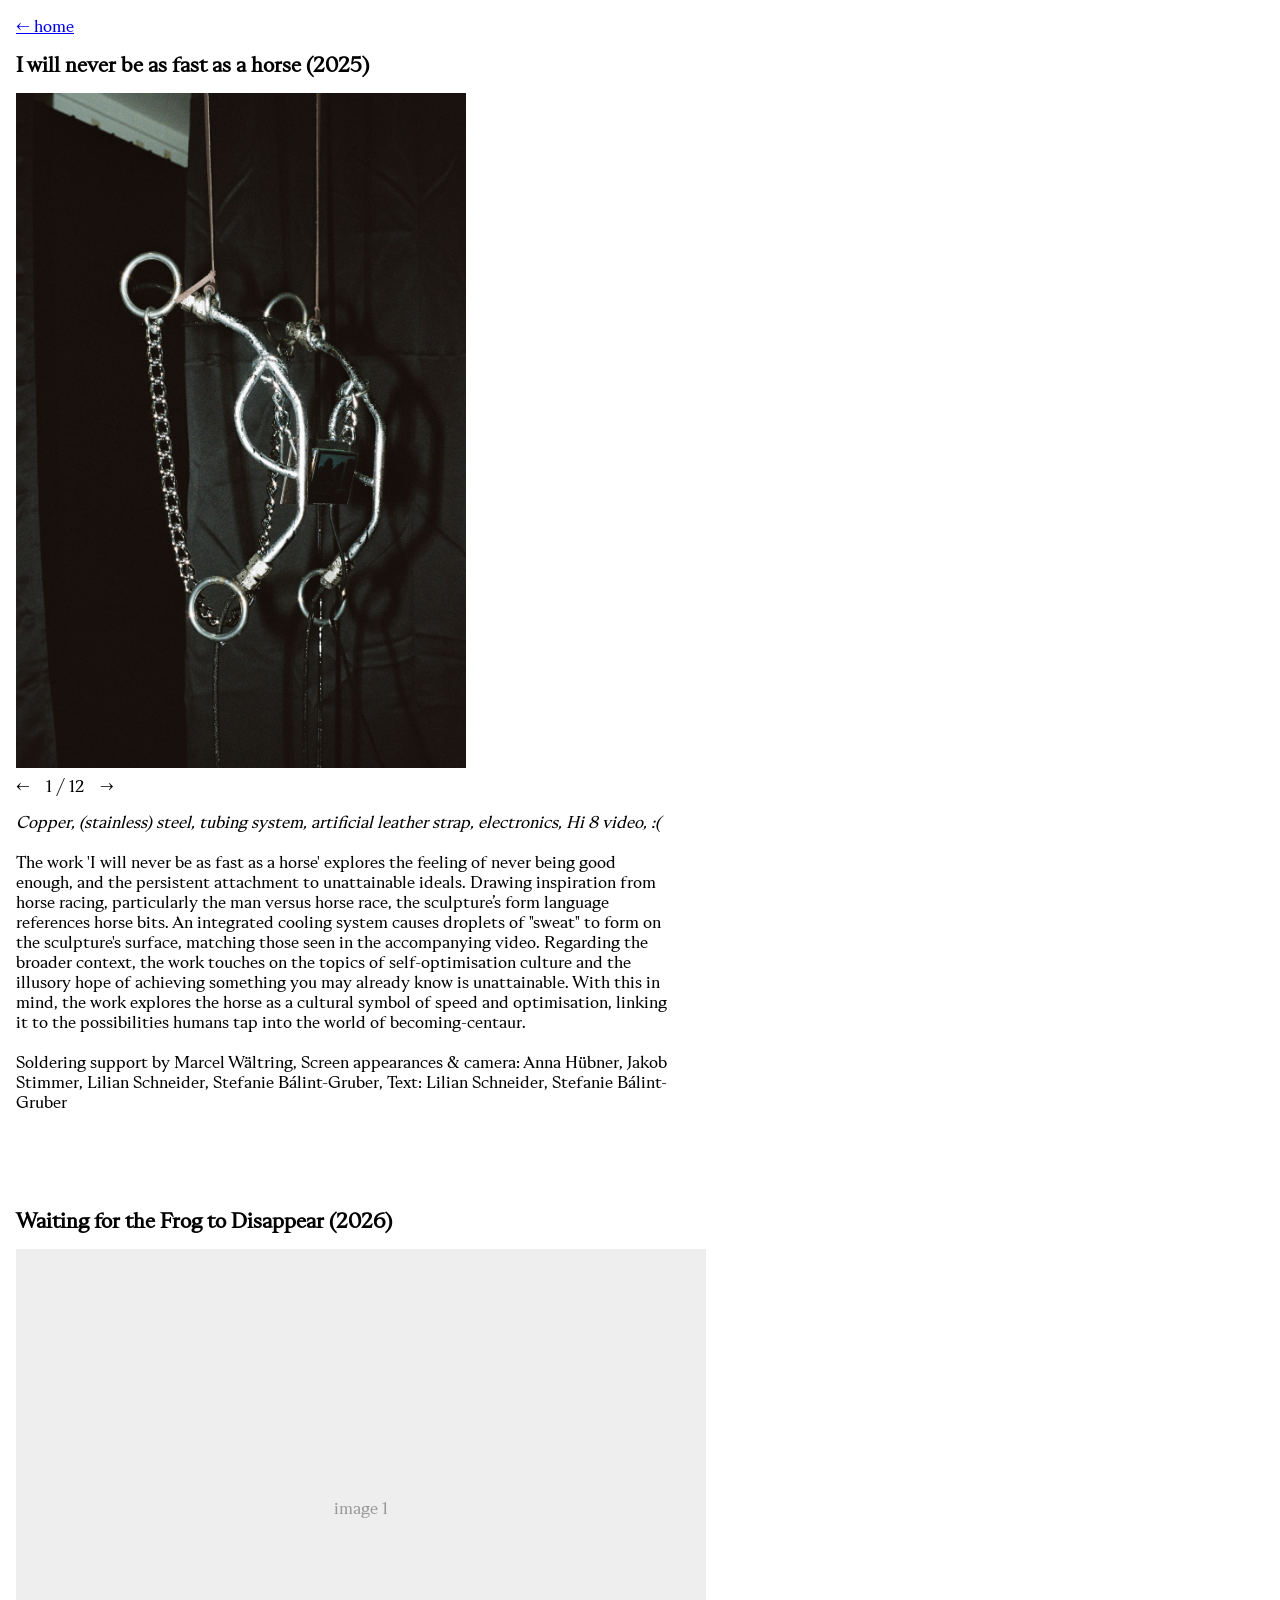
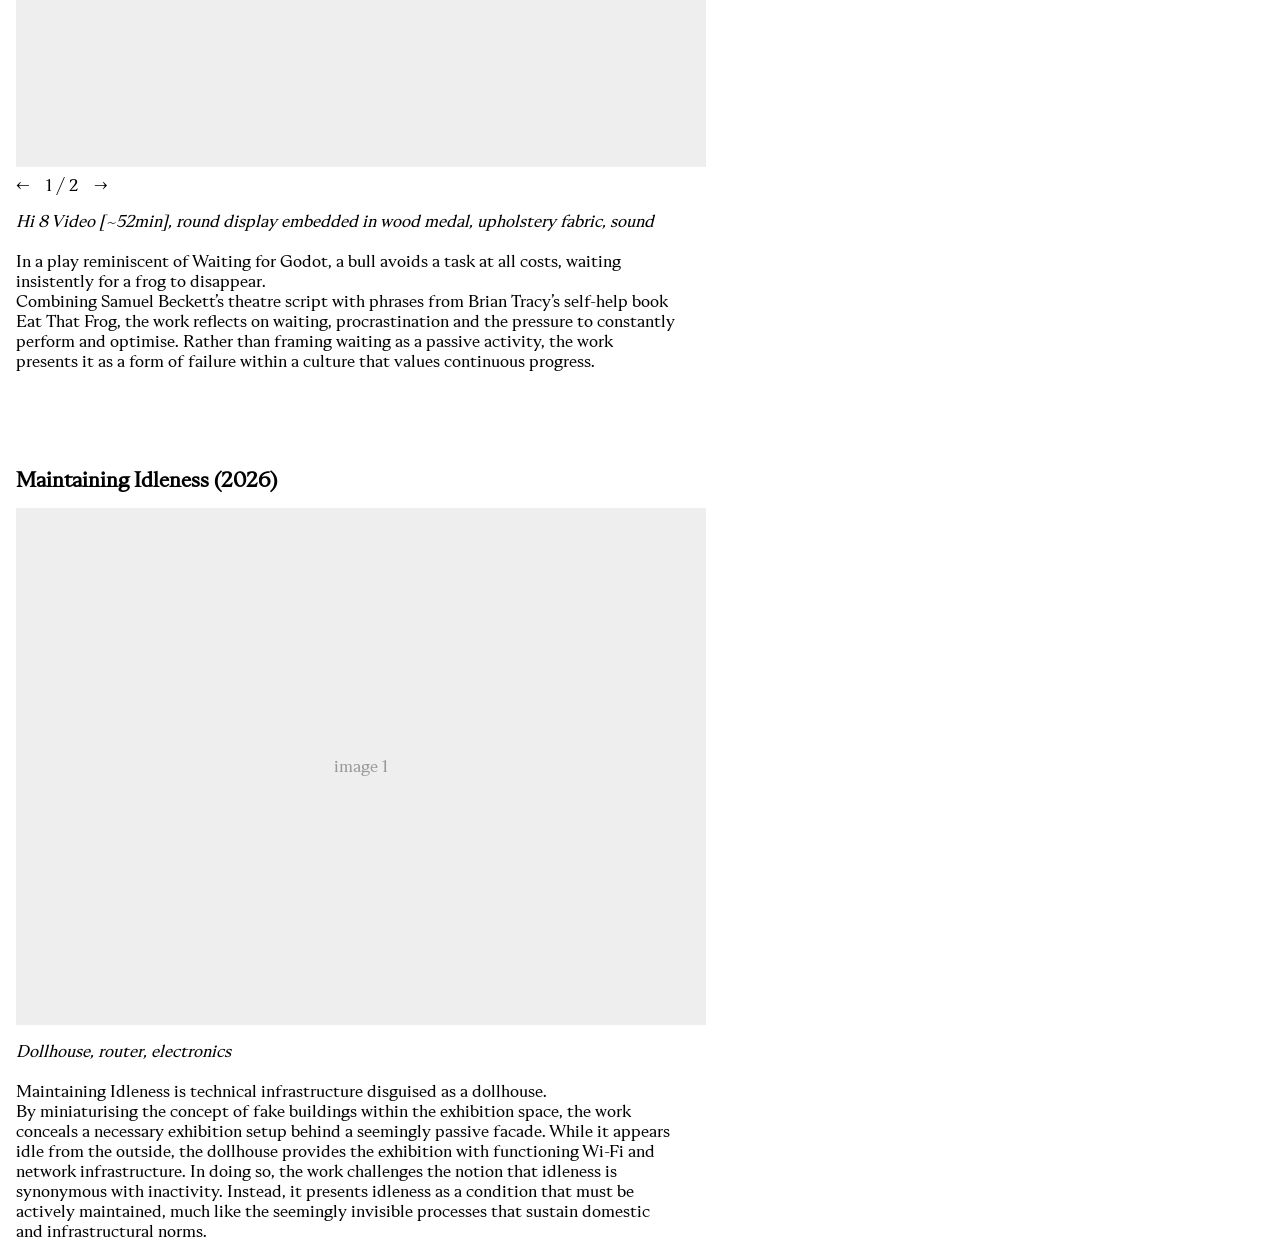
==== archive.html @ 64c58016 "Update carousel images for horse project" ====
<!DOCTYPE html>
<html lang="de">
<head>
  <meta charset="UTF-8" />
  <meta name="viewport" content="width=device-width, initial-scale=1.0" />
  <meta name="robots" content="noindex, nofollow" />
  <title>archive</title>
  <link rel="stylesheet" href="style.css" />
  <link rel="icon" type="image/png" href="star.png" />
  <script src="carousel.js" defer></script>
</head>
<body>

  <div class="page-content">
    <p><a href="index.html">← home</a></p>

    <article class="project">
      <h2>I will never be as fast as a horse (2025)</h2>

      <div class="carousel">
        <div class="slides">
          <img src="images/I_will_never_be_as_fast_as_a_horse/horse1.jpg" alt="I will never be as fast as a horse, view 1" loading="lazy" />
          <img src="images/I_will_never_be_as_fast_as_a_horse/horse2.jpg" alt="I will never be as fast as a horse, view 2" loading="lazy" />
          <img src="images/I_will_never_be_as_fast_as_a_horse/horse3.jpg" alt="I will never be as fast as a horse, view 3" loading="lazy" />
          <img src="images/I_will_never_be_as_fast_as_a_horse/horse4.jpg" alt="I will never be as fast as a horse, view 4" loading="lazy" />
          <img src="images/I_will_never_be_as_fast_as_a_horse/horse5.jpg" alt="I will never be as fast as a horse, view 5" loading="lazy" />
          <img src="images/I_will_never_be_as_fast_as_a_horse/horse6.png" alt="I will never be as fast as a horse, view 6" loading="lazy" />
          <img src="images/I_will_never_be_as_fast_as_a_horse/horse7.jpg" alt="I will never be as fast as a horse, view 7" loading="lazy" />
          <img src="images/I_will_never_be_as_fast_as_a_horse/horse8.jpg" alt="I will never be as fast as a horse, view 8" loading="lazy" />
          <img src="images/I_will_never_be_as_fast_as_a_horse/horse9.png" alt="I will never be as fast as a horse, view 9" loading="lazy" />
          <img src="images/I_will_never_be_as_fast_as_a_horse/horse10.jpg" alt="I will never be as fast as a horse, view 10" loading="lazy" />
          <img src="images/I_will_never_be_as_fast_as_a_horse/horse11.jpg" alt="I will never be as fast as a horse, view 11" loading="lazy" />
          <img src="images/I_will_never_be_as_fast_as_a_horse/horse12.jpg" alt="I will never be as fast as a horse, view 12" loading="lazy" />
          
          <!-- <video src="videos/project-1.mp4" controls playsinline preload="metadata"></video> -->
          
        </div>
        <div class="carousel-nav">
          <button class="prev" aria-label="previous">←</button>
          <span class="counter"></span>
          <button class="next" aria-label="next">→</button>
        </div>
      </div>

      <div class="text-block">
        <p>
          <em>Copper, (stainless) steel, tubing system, artificial leather strap, electronics, Hi 8 video, :(</em><br />
          <br />
          The work 'I will never be as fast as a horse' explores the feeling of never being good enough, and the persistent attachment to unattainable ideals. Drawing inspiration from horse racing, particularly the man versus horse race, the sculpture’s form language references horse bits. An integrated cooling system causes droplets of "sweat" to form on the sculpture's surface, matching those seen in the accompanying video.
          Regarding the broader context, the work touches on the topics of self-optimisation culture and the illusory hope of achieving something you may already know is unattainable. With this in mind, the work explores the horse as a cultural symbol of speed and optimisation, linking it to the possibilities humans tap into the world of becoming-centaur. <br />
          <br />
          Soldering support by Marcel Wältring, Screen appearances & camera: Anna Hübner, Jakob Stimmer, Lilian Schneider, Stefanie Bálint-Gruber, Text: Lilian Schneider, Stefanie Bálint-Gruber
        </p>
      </div>
    </article>
    
    <article class="project">
      <h2>Waiting for the Frog to Disappear (2026)</h2>

      <div class="carousel">
        <div class="slides">
          <div class="placeholder">image 1</div>
          <div class="placeholder">image 2</div>
        </div>
        <div class="carousel-nav">
          <button class="prev" aria-label="previous">←</button>
          <span class="counter"></span>
          <button class="next" aria-label="next">→</button>
        </div>
      </div>

      <div class="text-block">
        <p>
          <em>Hi 8 Video [~52min], round display embedded in wood medal, upholstery fabric, sound</em><br />
          <br />
          In a play reminiscent of Waiting for Godot, a bull avoids a task at all costs, waiting insistently for a frog to disappear.<br />
          Combining Samuel Beckett’s theatre script with phrases from Brian Tracy’s self-help book Eat That Frog, the work reflects on waiting, procrastination and the pressure to constantly perform and optimise.
          Rather than framing waiting as a passive activity, the work presents it as a form of failure within a culture that values continuous progress.
        </p>
      </div>
    </article>

    <article class="project">
      <h2>Maintaining Idleness (2026)</h2>

      <div class="carousel">
        <div class="slides">
          <div class="placeholder">image 1</div>
        </div>
        <div class="carousel-nav">
          <button class="prev" aria-label="previous">←</button>
          <span class="counter"></span>
          <button class="next" aria-label="next">→</button>
        </div>
      </div>

      <div class="text-block">
        <p>
          <em>Dollhouse, router, electronics</em><br />
          <br />
          Maintaining Idleness is technical infrastructure disguised as a dollhouse. <br />
          By miniaturising the concept of fake buildings within the exhibition space, the work conceals a necessary exhibition setup behind a seemingly passive facade.
          While it appears idle from the outside, the dollhouse provides the exhibition with functioning Wi-Fi and network infrastructure. In doing so, the work challenges the notion that idleness is synonymous with inactivity. Instead, it presents idleness as a condition that must be actively maintained, much like the seemingly invisible processes that sustain domestic and infrastructural norms.
        </p>
      </div>
    </article>

  </div>

</body>
</html>
---- style.css ----
@font-face {
  font-family: 'TWKGhost';
  src: url('./Web/TWKGhost-Regular.ttf') format('truetype');
  font-weight: normal;
  font-style: normal;
  font-display: swap;
}

html, body {
  height: 100%;
  margin: 0;
  padding: 0;
}

body {
  font-family: 'TWKGhost', 'Times New Roman', Times, serif;
  font-size: 16px;
}

.page-content {
  min-height: calc(100vh - 4rem);
  margin-left: 1rem;
  padding: 0;
}

h1, h2, h3, h4 {
  font-size: 20px;
  margin-bottom: 0;
  margin-left: 0;
  margin-top: 0.5rem;
}

.caption {
  font-size: 16px;
}

.text-button-wrap {
  display: flex;
  flex-direction: row;
  align-items: center;
  gap: 2rem;
  margin-bottom: 2rem;
}

.text-content {
  max-width: 55ch;
}

.button-content img {
  width: 150px;
  height: 47px;
}

.video-gallery video {
  max-width: 100%;
  height: auto;
  display: block;
  margin-bottom: 1rem;
}

.underline-link {
  text-decoration: underline;
  color: #0000EE;
}

.nav-list {
  list-style: none;
  padding: 0;
  margin-top: 1rem;
}

.nav-list li::before {
  content: "★";
  color: #000;
  margin-right: 0.5rem;
}

.nav-list a {
  text-decoration: none;
  color: inherit;
}

.nav-list a:hover {
  text-decoration: underline;
}

.text-block {
  max-width: 60ch;
  margin-top: 1rem;
}

.imprint {
  padding: 1rem;
  margin-top: 4rem;
  font-size: 16px;
  text-align: left;
}

.imprint a {
  color: inherit;
  text-decoration: none;
}

.imprint a:hover {
  text-decoration: underline;
}

/* Layout Text & Bild */
.about-layout {
  display: flex;
  flex-wrap: wrap;
  gap: 3rem;
  align-items: flex-start;
  margin-top: 1.5rem;
}

.about-layout .text-content {
  flex: 1 1 40%;
  max-width: 55ch;
}

.about-layout .image-content {
  flex: 1 1 55%;
  max-width: 100%;
}

.about-layout .image-content img,
.about-layout .image-content video {
  display: block;
  width: 100%;
  height: auto;
  max-width: 100%;
}

/* Querformat & Hochformat */
.about-layout .image-content img.landscape,
.about-layout .image-content video.landscape,
.about-layout .image-content img.portrait,
.about-layout .image-content video.portrait {
  max-width: 690px;
}

/* Kleines Portraitbild */
.about-layout .image-content img.portrait.small-image {
  max-width: 12.5%;
}

/* Responsive Layout */
@media (max-width: 768px) {
  .text-button-wrap {
    flex-direction: column;
    align-items: flex-start;
  }

  .text-content,
  .about-layout .text-content,
  .about-layout .image-content {
    max-width: 100%;
    flex: 1 1 100%;
  }
}

/* Große Bildschirme/Beamer */
@media (min-width: 1200px) {
  .about-layout .text-content {
    flex: 1 1 40%;
    max-width: 50ch;
  }

  .about-layout .image-content {
    flex: 1 1 55%;
    max-width: 100%;
  }

  .about-layout .image-content img,
  .about-layout .image-content video {
    width: 100%;
  }
}

/* the blank space between projects */
.project {
  margin-bottom: 6rem;
}

.project h2 {
  margin-bottom: 1rem;
}

.carousel {
  max-width: 690px;
  margin-right: 1rem;
}

.slides img,
.slides video {
  display: block;
  max-width: 100%;
  /* tall portrait images still fit the screen */
  max-height: 75vh;
  width: auto;
  height: auto;
}

/* grey stand-in boxes */
.slides .placeholder {
  width: 100%;
  aspect-ratio: 4 / 3;
  background: #eee;
  color: #999;
  display: flex;
  align-items: center;
  justify-content: center;
}

.slides > [hidden],
.carousel-nav[hidden] {
  display: none !important;
}

.carousel-nav {
  display: flex;
  align-items: center;
  gap: 1rem;
  margin-top: 0.5rem;
}

.carousel-nav button {
  background: none;
  border: none;
  padding: 0;
  font: inherit;
  color: inherit;
  cursor: pointer;
}

.carousel-nav button:hover {
  text-decoration: underline;
}
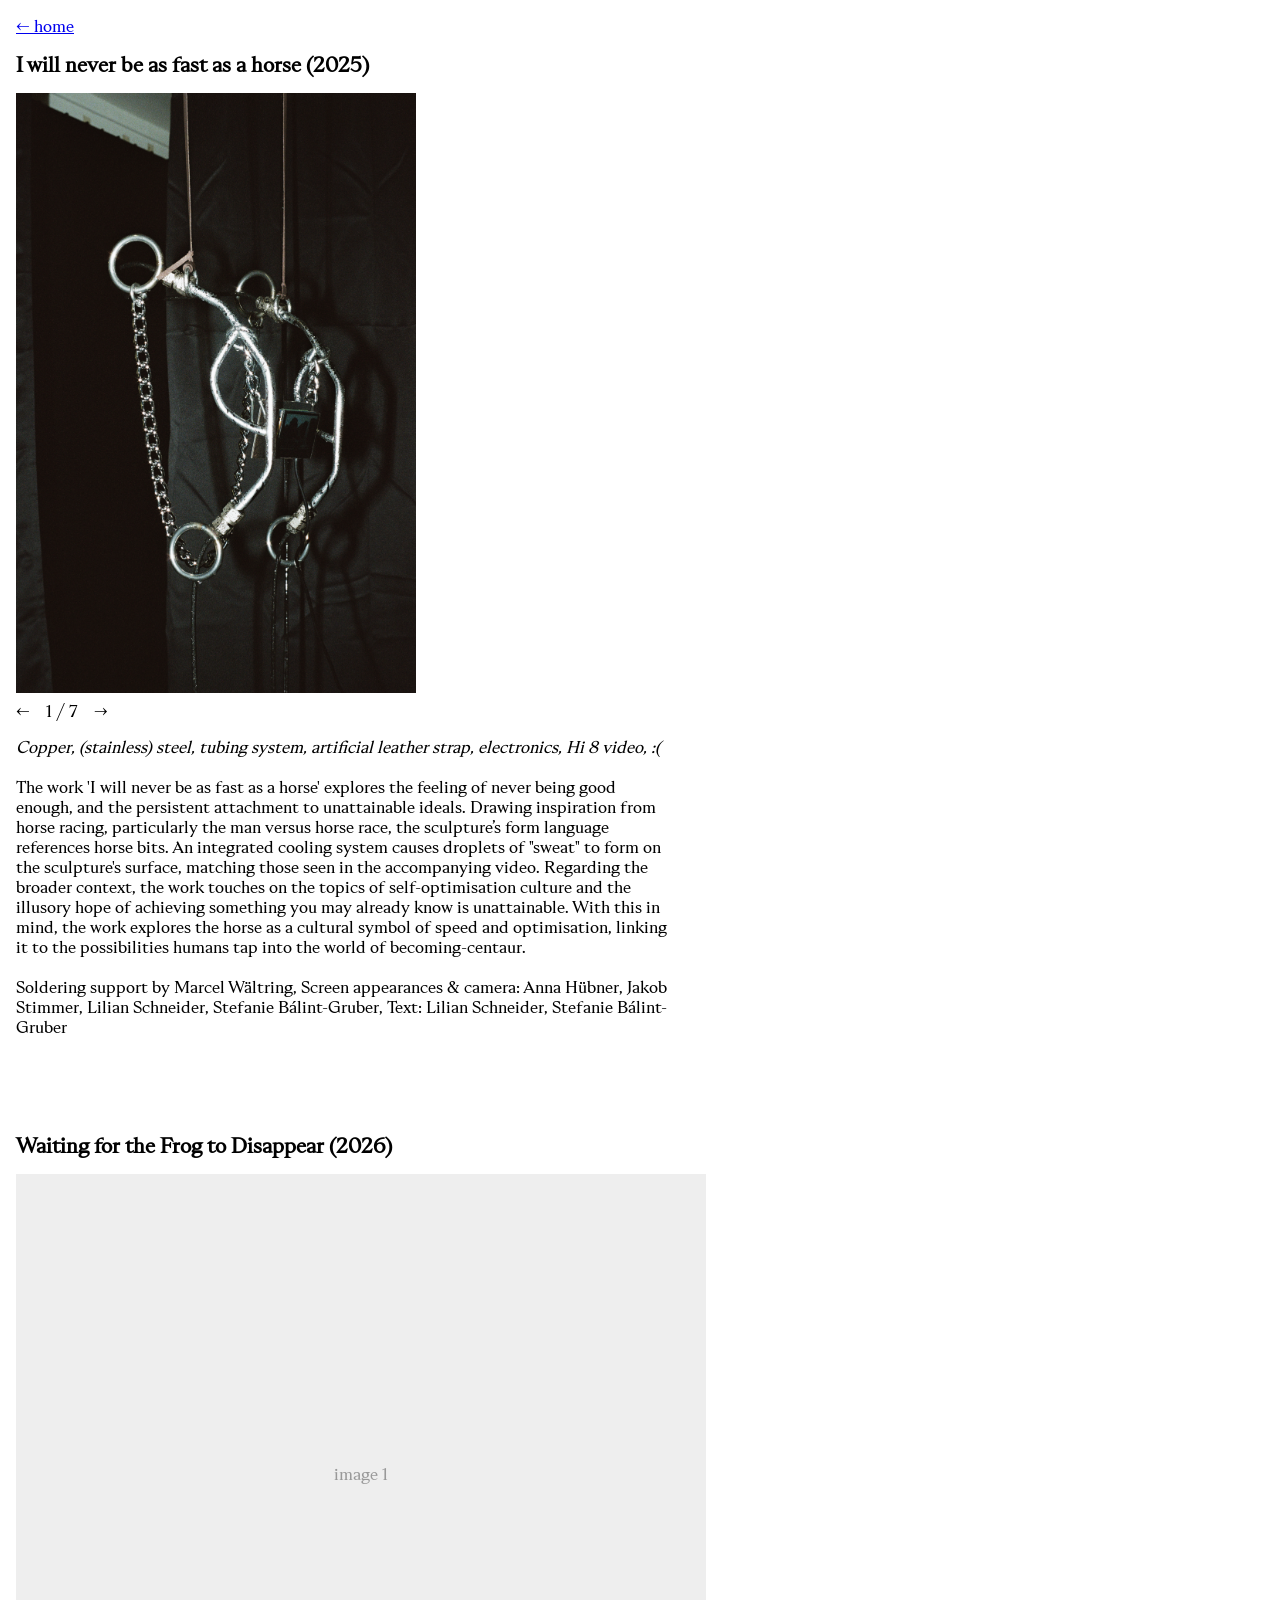
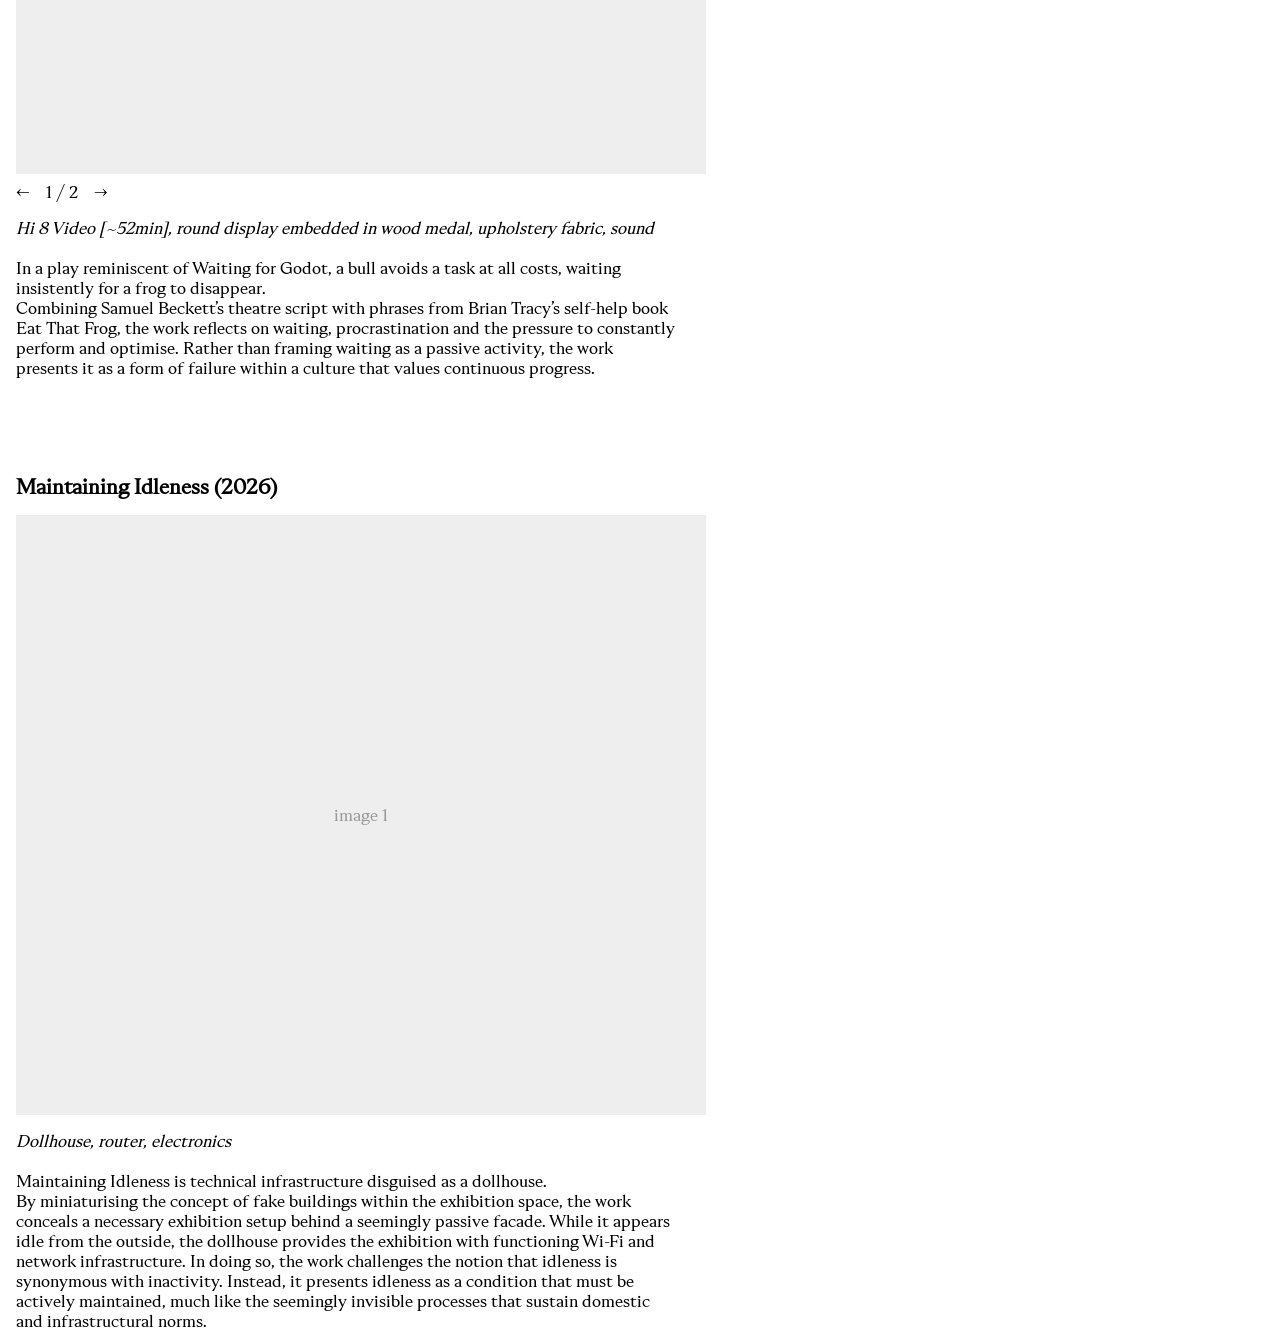
==== commit 051d8861: "Update horse images in archive.html Removed multiple horse images and added a video still." ====
--- a/archive.html
+++ b/archive.html
@@ -23,12 +23,7 @@
           <img src="images/I_will_never_be_as_fast_as_a_horse/horse2.jpg" alt="I will never be as fast as a horse, view 2" loading="lazy" />
           <img src="images/I_will_never_be_as_fast_as_a_horse/horse3.jpg" alt="I will never be as fast as a horse, view 3" loading="lazy" />
           <img src="images/I_will_never_be_as_fast_as_a_horse/horse4.jpg" alt="I will never be as fast as a horse, view 4" loading="lazy" />
-          <img src="images/I_will_never_be_as_fast_as_a_horse/horse5.jpg" alt="I will never be as fast as a horse, view 5" loading="lazy" />
-          <img src="images/I_will_never_be_as_fast_as_a_horse/horse6.png" alt="I will never be as fast as a horse, view 6" loading="lazy" />
-          <img src="images/I_will_never_be_as_fast_as_a_horse/horse7.jpg" alt="I will never be as fast as a horse, view 7" loading="lazy" />
-          <img src="images/I_will_never_be_as_fast_as_a_horse/horse8.jpg" alt="I will never be as fast as a horse, view 8" loading="lazy" />
-          <img src="images/I_will_never_be_as_fast_as_a_horse/horse9.png" alt="I will never be as fast as a horse, view 9" loading="lazy" />
-          <img src="images/I_will_never_be_as_fast_as_a_horse/horse10.jpg" alt="I will never be as fast as a horse, view 10" loading="lazy" />
+          <img src="images/I_will_never_be_as_fast_as_a_horse/horsevideostills.jpg" alt="I will never be as fast as a horse, view 5" loading="lazy" />
           <img src="images/I_will_never_be_as_fast_as_a_horse/horse11.jpg" alt="I will never be as fast as a horse, view 11" loading="lazy" />
           <img src="images/I_will_never_be_as_fast_as_a_horse/horse12.jpg" alt="I will never be as fast as a horse, view 12" loading="lazy" />
           
--- a/style.css
+++ b/style.css
@@ -178,6 +178,10 @@
   }
 }
 
+/* ===========================================
+   PROJECT LIST + SLIDESHOW
+   =========================================== */
+
 /* the blank space between projects */
 .project {
   margin-bottom: 6rem;
@@ -192,20 +196,27 @@
   margin-right: 1rem;
 }
 
+/* Fixed height for every slideshow, so the text never jumps.
+   Change 70vh / 600px to make it taller or shorter. */
+.slides {
+  height: 70vh;
+  max-height: 600px;
+}
+
 .slides img,
 .slides video {
   display: block;
-  max-width: 100%;
-  /* tall portrait images still fit the screen */
-  max-height: 75vh;
+  height: 100%;
   width: auto;
-  height: auto;
-}
-
-/* grey stand-in boxes */
+  max-width: 100%;
+  object-fit: contain;          /* whole image visible, never cropped */
+  object-position: left top;    /* sits at the top left of the box */
+}
+
+/* grey stand-in boxes, delete once real images are in */
 .slides .placeholder {
   width: 100%;
-  aspect-ratio: 4 / 3;
+  height: 100%;
   background: #eee;
   color: #999;
   display: flex;
@@ -237,3 +248,10 @@
 .carousel-nav button:hover {
   text-decoration: underline;
 }
+
+/* smaller slideshow on phones */
+@media (max-width: 768px) {
+  .slides {
+    height: 50vh;
+  }
+}
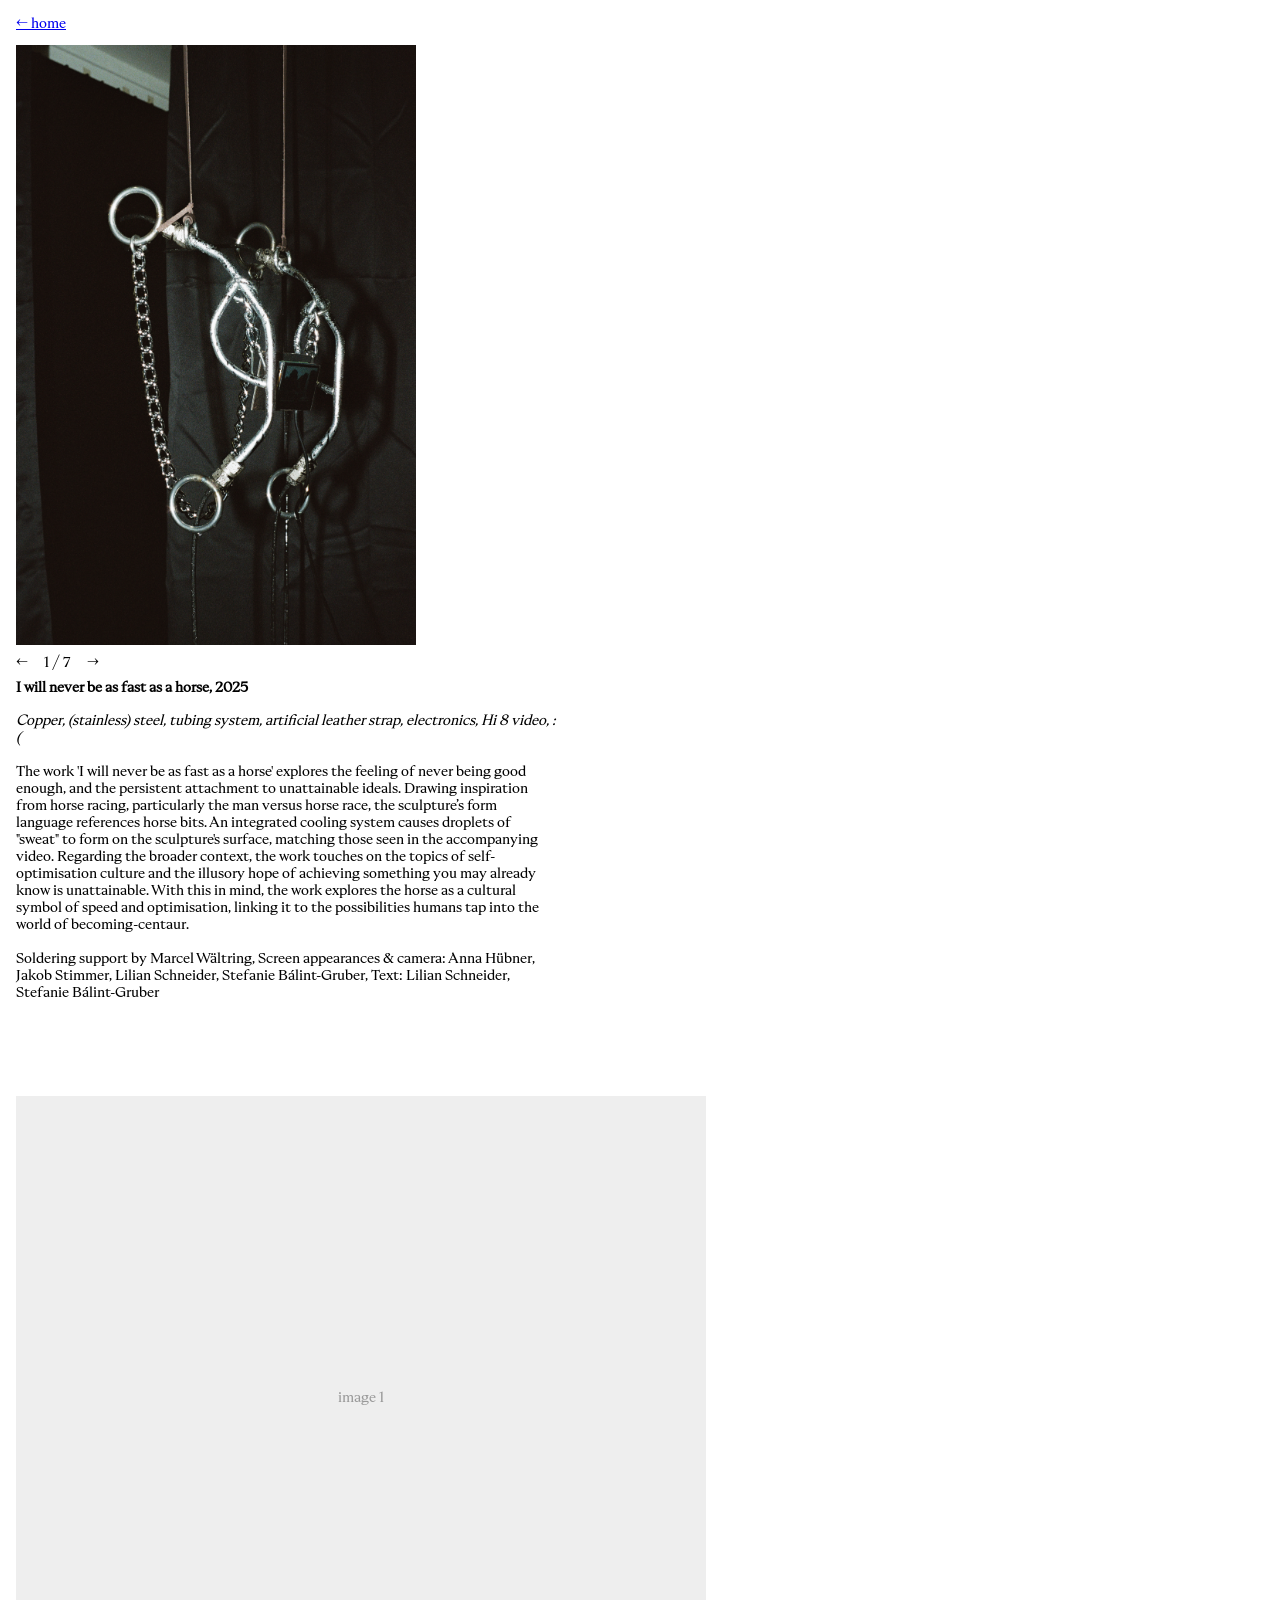
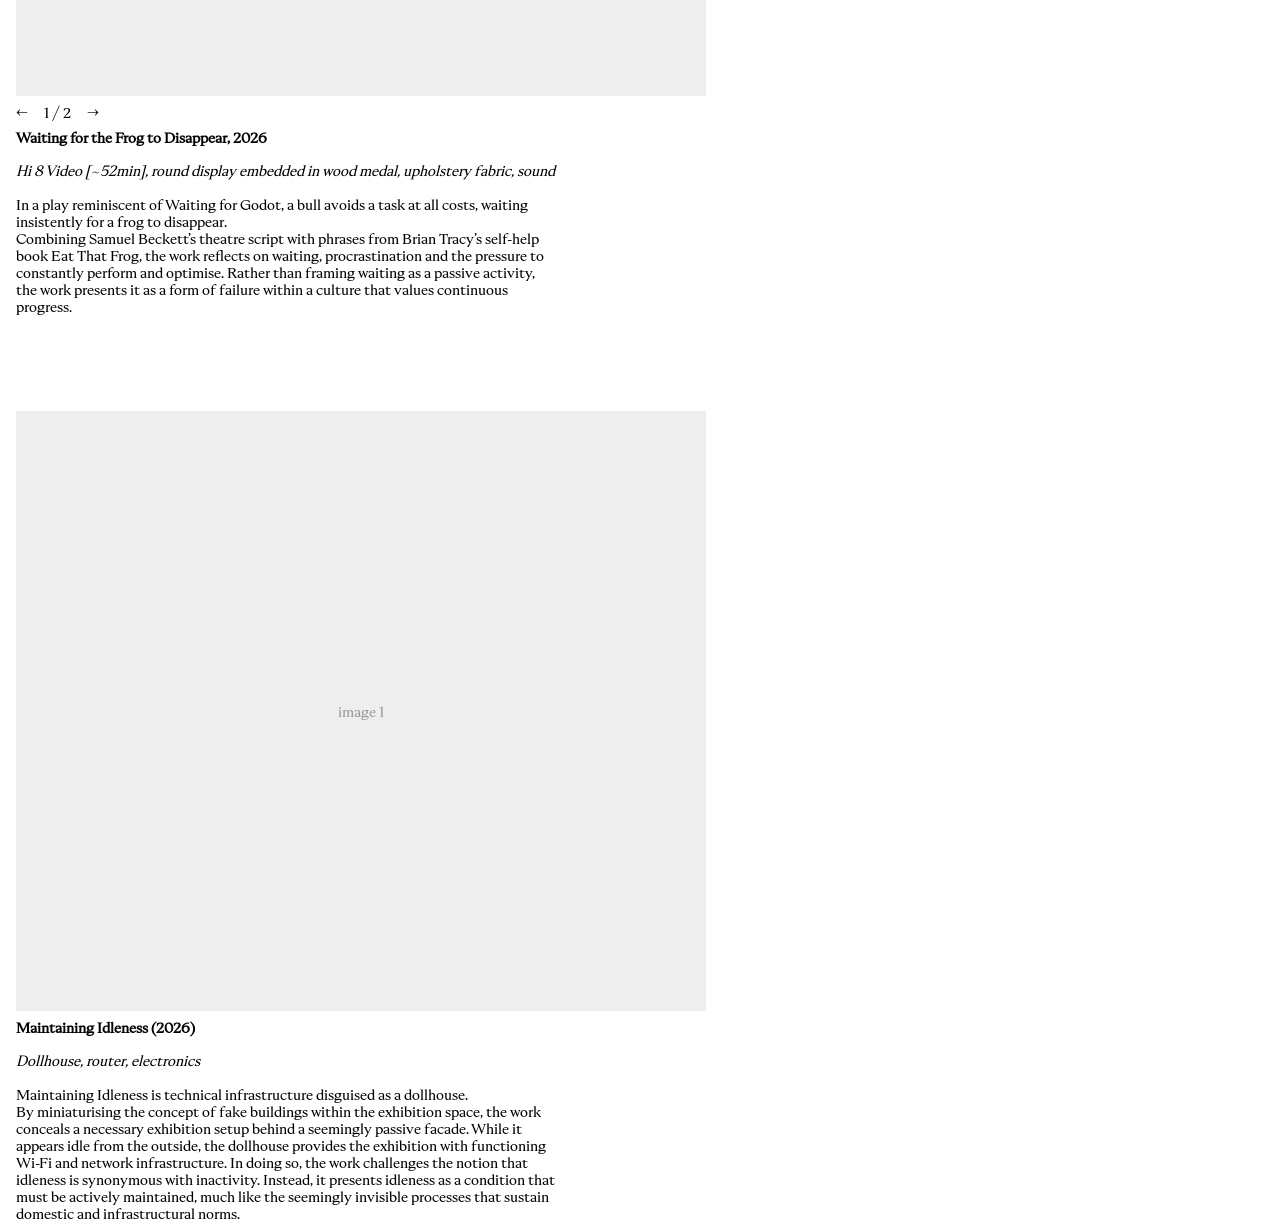
==== commit dd0b7d86: "Update project titles in archive.html" ====
--- a/archive.html
+++ b/archive.html
@@ -15,7 +15,6 @@
     <p><a href="index.html">← home</a></p>
 
     <article class="project">
-      <h2>I will never be as fast as a horse (2025)</h2>
 
       <div class="carousel">
         <div class="slides">
@@ -37,6 +36,8 @@
         </div>
       </div>
 
+      <h2>I will never be as fast as a horse, 2025</h2>
+
       <div class="text-block">
         <p>
           <em>Copper, (stainless) steel, tubing system, artificial leather strap, electronics, Hi 8 video, :(</em><br />
@@ -50,7 +51,6 @@
     </article>
     
     <article class="project">
-      <h2>Waiting for the Frog to Disappear (2026)</h2>
 
       <div class="carousel">
         <div class="slides">
@@ -63,6 +63,8 @@
           <button class="next" aria-label="next">→</button>
         </div>
       </div>
+      
+      <h2>Waiting for the Frog to Disappear, 2026</h2>
 
       <div class="text-block">
         <p>
@@ -76,7 +78,6 @@
     </article>
 
     <article class="project">
-      <h2>Maintaining Idleness (2026)</h2>
 
       <div class="carousel">
         <div class="slides">
@@ -89,6 +90,8 @@
         </div>
       </div>
 
+      <h2>Maintaining Idleness (2026)</h2>
+      
       <div class="text-block">
         <p>
           <em>Dollhouse, router, electronics</em><br />
--- a/style.css
+++ b/style.css
@@ -14,7 +14,7 @@
 
 body {
   font-family: 'TWKGhost', 'Times New Roman', Times, serif;
-  font-size: 16px;
+  font-size: 14px;
 }
 
 .page-content {
@@ -24,14 +24,14 @@
 }
 
 h1, h2, h3, h4 {
-  font-size: 20px;
+  font-size: 14px;
   margin-bottom: 0;
   margin-left: 0;
   margin-top: 0.5rem;
 }
 
 .caption {
-  font-size: 16px;
+  font-size: 14px;
 }
 
 .text-button-wrap {
@@ -92,7 +92,7 @@
 .imprint {
   padding: 1rem;
   margin-top: 4rem;
-  font-size: 16px;
+  font-size: 14px;
   text-align: left;
 }
 
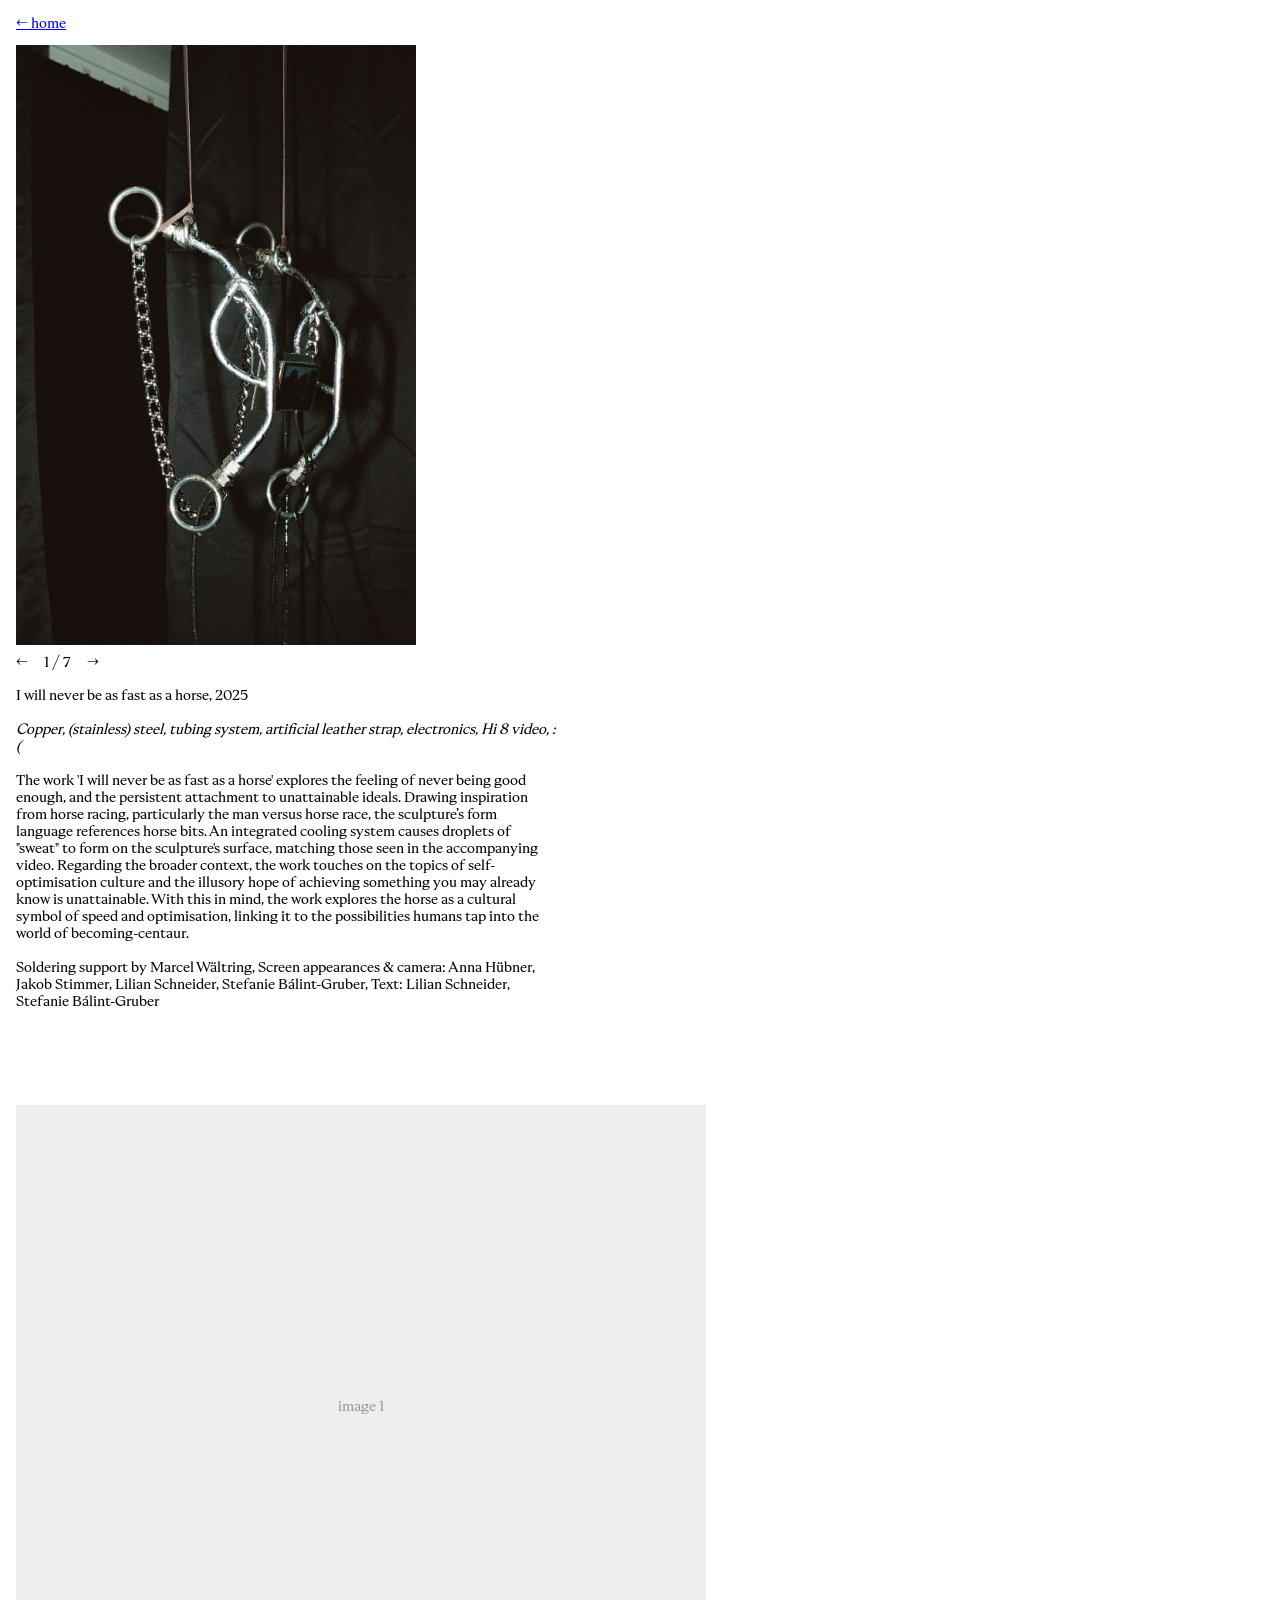
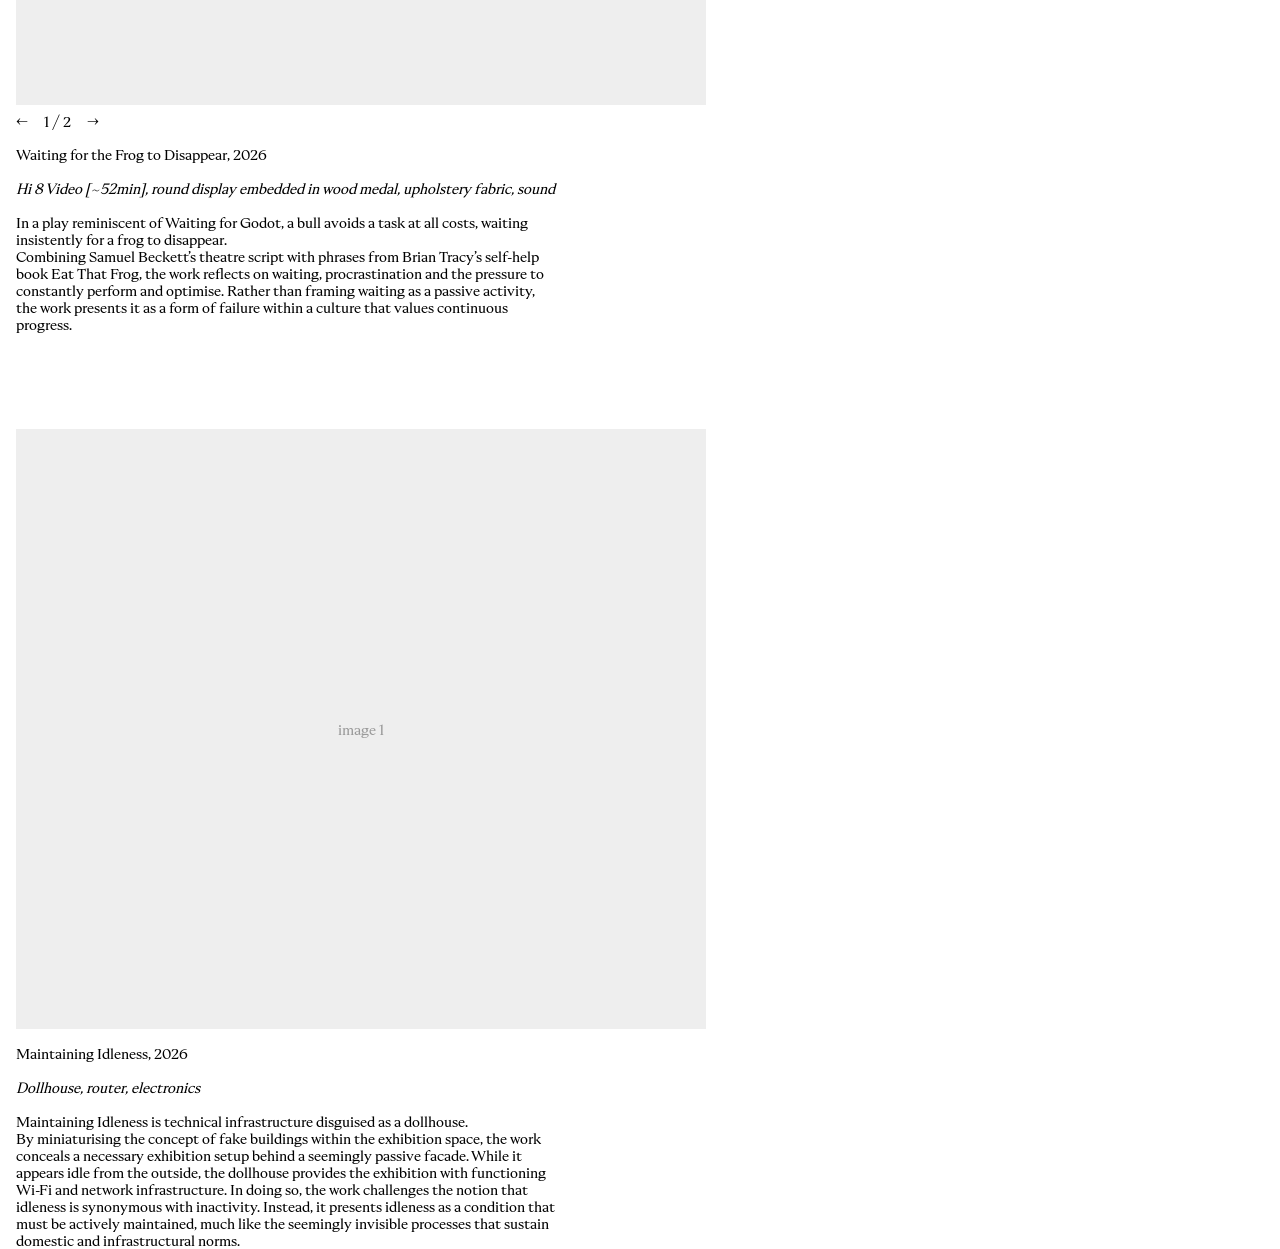
==== commit 3ba54072: "Update text content in archive.html" ====
--- a/archive.html
+++ b/archive.html
@@ -36,10 +36,10 @@
         </div>
       </div>
 
-      <h2>I will never be as fast as a horse, 2025</h2>
-
       <div class="text-block">
         <p>
+          I will never be as fast as a horse, 2025<br />
+          <br />
           <em>Copper, (stainless) steel, tubing system, artificial leather strap, electronics, Hi 8 video, :(</em><br />
           <br />
           The work 'I will never be as fast as a horse' explores the feeling of never being good enough, and the persistent attachment to unattainable ideals. Drawing inspiration from horse racing, particularly the man versus horse race, the sculpture’s form language references horse bits. An integrated cooling system causes droplets of "sweat" to form on the sculpture's surface, matching those seen in the accompanying video.
@@ -64,10 +64,10 @@
         </div>
       </div>
       
-      <h2>Waiting for the Frog to Disappear, 2026</h2>
-
       <div class="text-block">
         <p>
+          Waiting for the Frog to Disappear, 2026<br />
+          <br />
           <em>Hi 8 Video [~52min], round display embedded in wood medal, upholstery fabric, sound</em><br />
           <br />
           In a play reminiscent of Waiting for Godot, a bull avoids a task at all costs, waiting insistently for a frog to disappear.<br />
@@ -89,11 +89,11 @@
           <button class="next" aria-label="next">→</button>
         </div>
       </div>
-
-      <h2>Maintaining Idleness (2026)</h2>
       
       <div class="text-block">
         <p>
+          Maintaining Idleness, 2026<br />
+          <br />
           <em>Dollhouse, router, electronics</em><br />
           <br />
           Maintaining Idleness is technical infrastructure disguised as a dollhouse. <br />
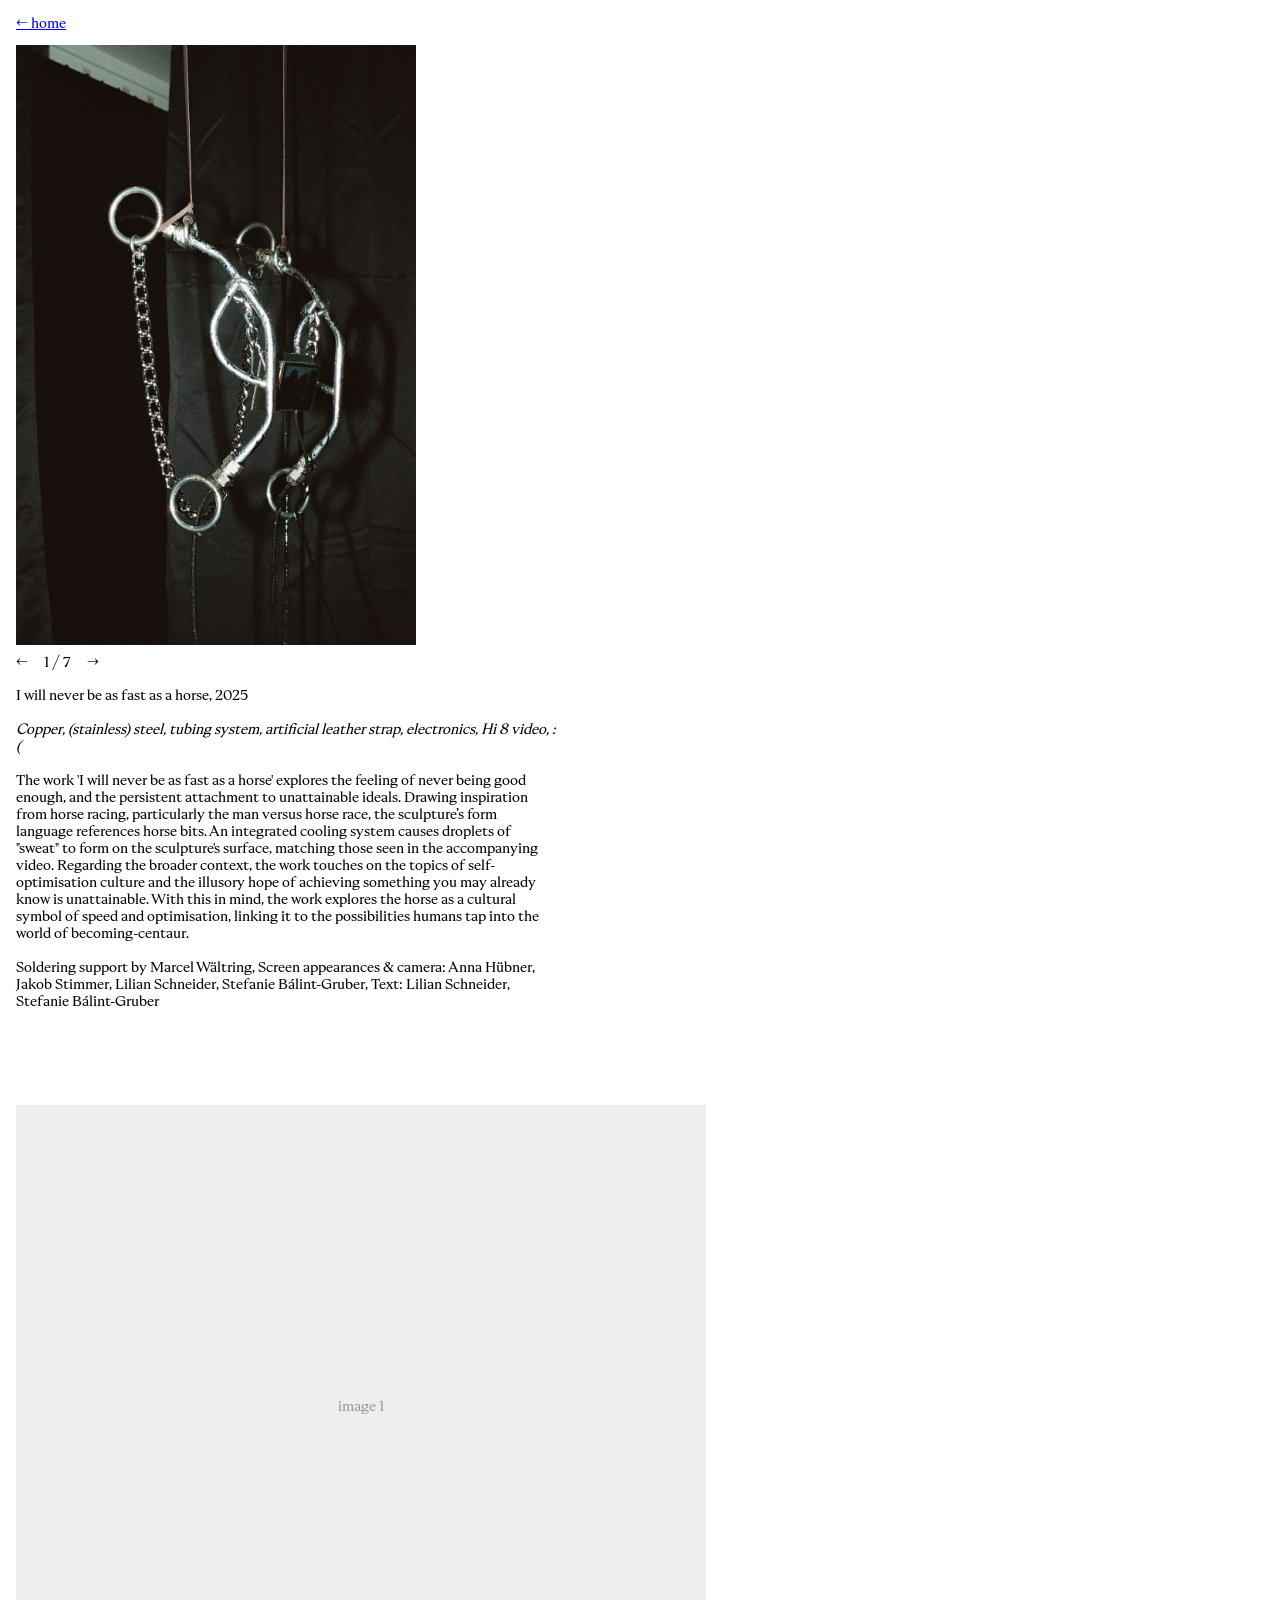
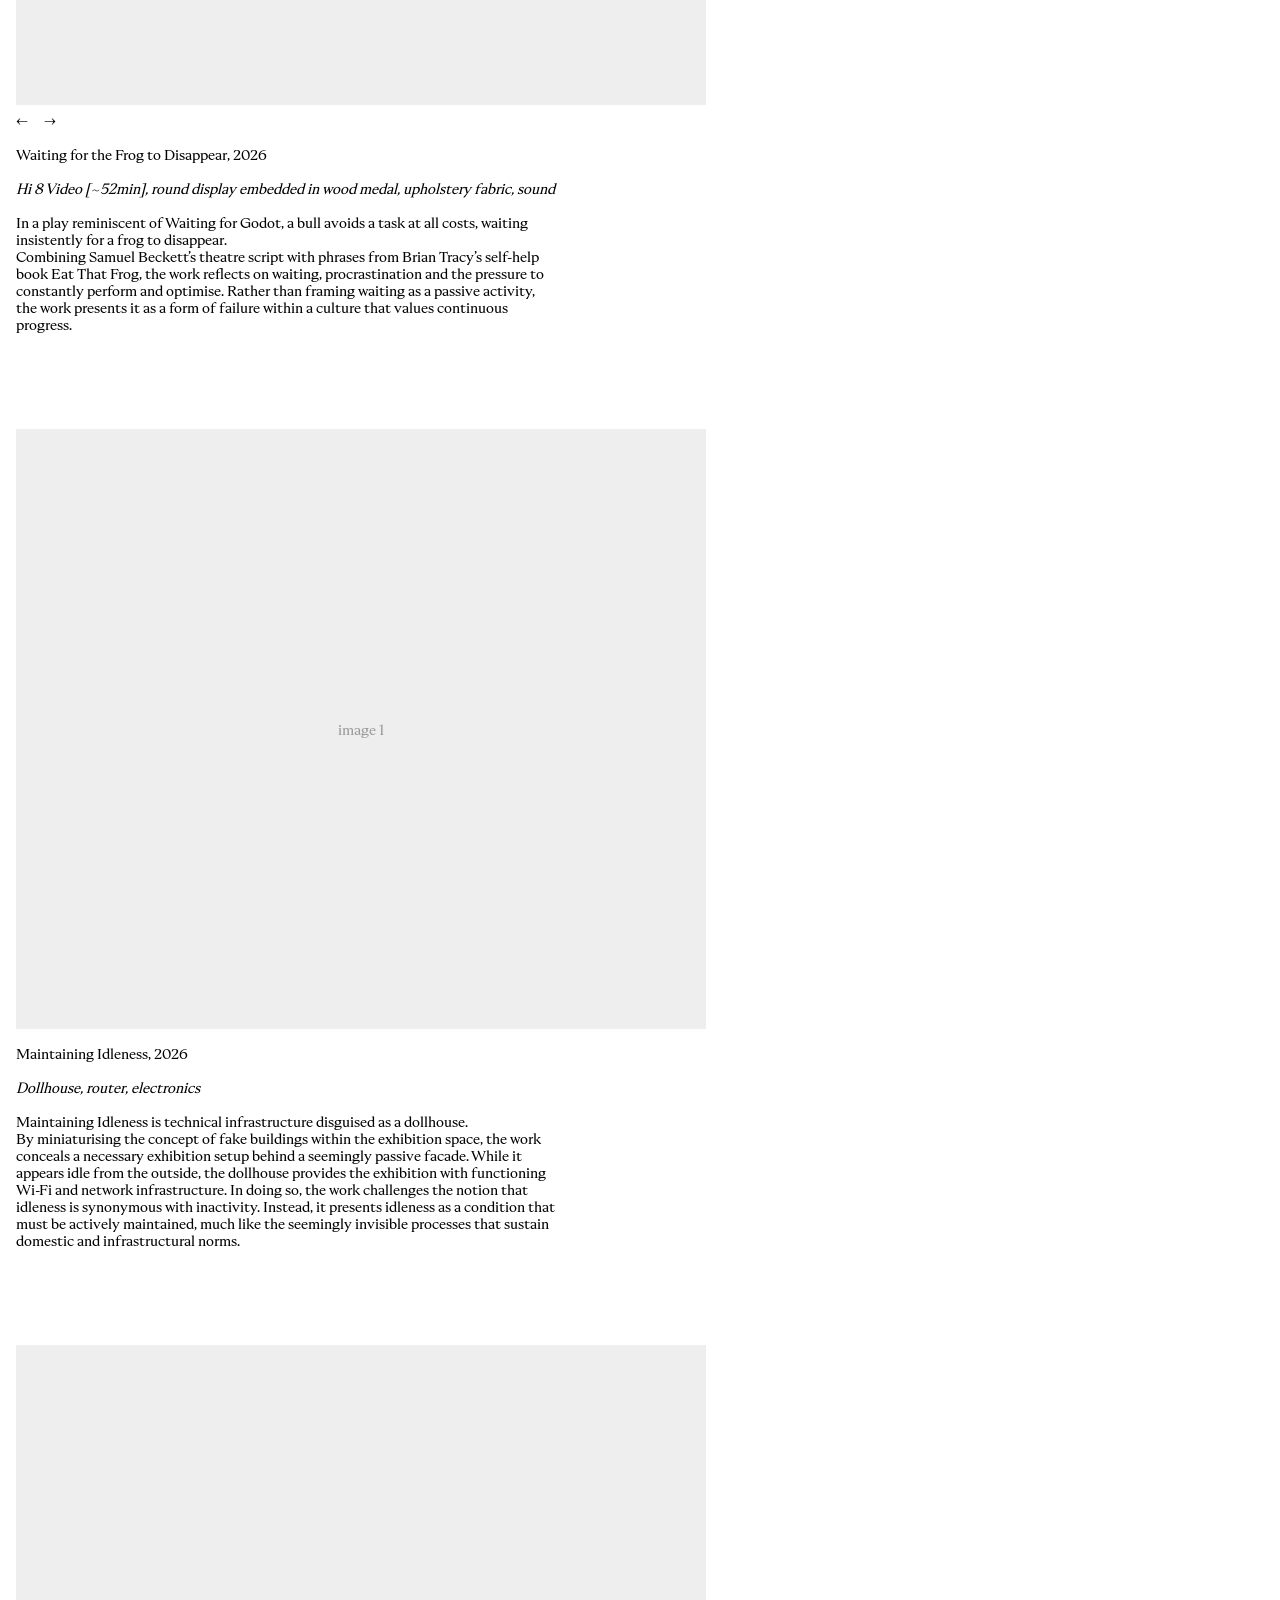
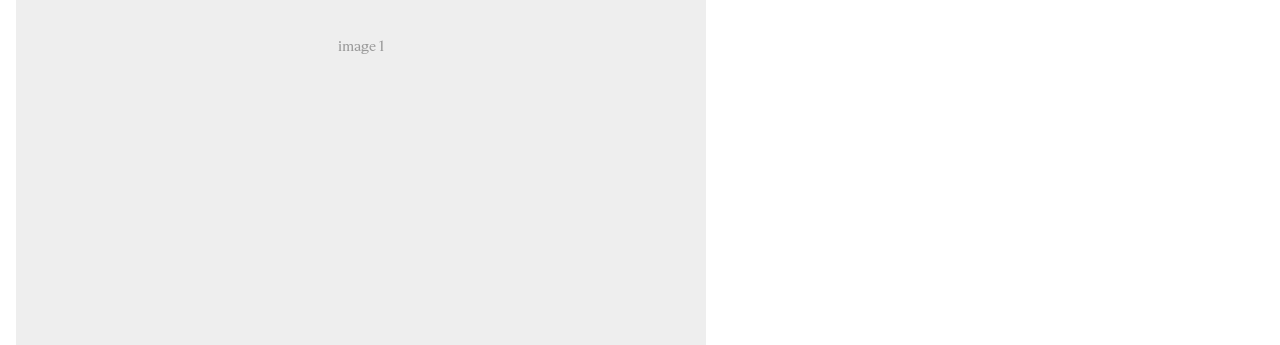
==== commit 5f2c778f: "Update carousel navigation and add new project section Removed counter span from carousel navigation" ====
--- a/archive.html
+++ b/archive.html
@@ -59,7 +59,7 @@
         </div>
         <div class="carousel-nav">
           <button class="prev" aria-label="previous">←</button>
-          <span class="counter"></span>
+          <!--<span class="counter"></span>--> 
           <button class="next" aria-label="next">→</button>
         </div>
       </div>
@@ -85,7 +85,7 @@
         </div>
         <div class="carousel-nav">
           <button class="prev" aria-label="previous">←</button>
-          <span class="counter"></span>
+          <!--<span class="counter"></span>--> 
           <button class="next" aria-label="next">→</button>
         </div>
       </div>
@@ -103,6 +103,19 @@
       </div>
     </article>
 
+    <article class="project">
+
+      <div class="carousel">
+        <div class="slides">
+          <div class="placeholder">image 1</div>
+        </div>
+        <div class="carousel-nav">
+          <button class="prev" aria-label="previous">←</button>
+          <!--<span class="counter"></span>--> 
+          <button class="next" aria-label="next">→</button>
+        </div>
+      </div>
+
   </div>
 
 </body>
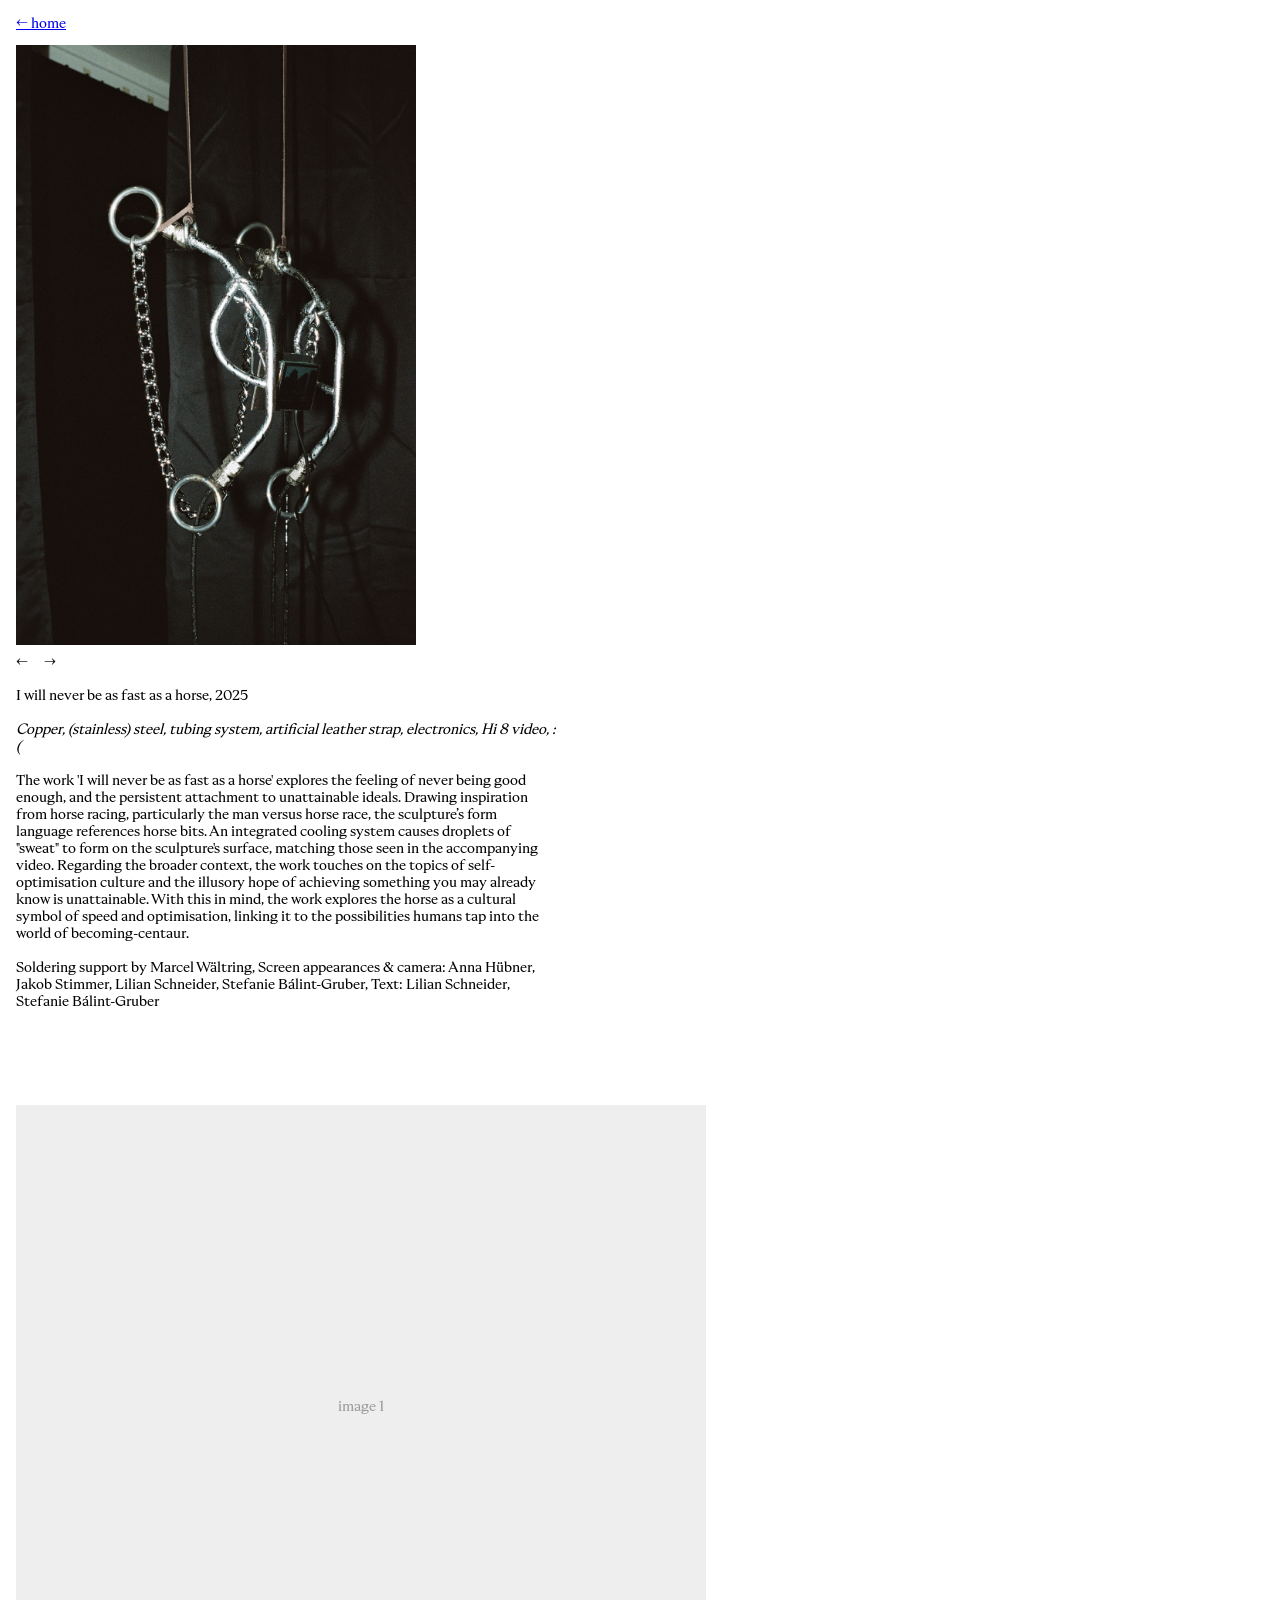
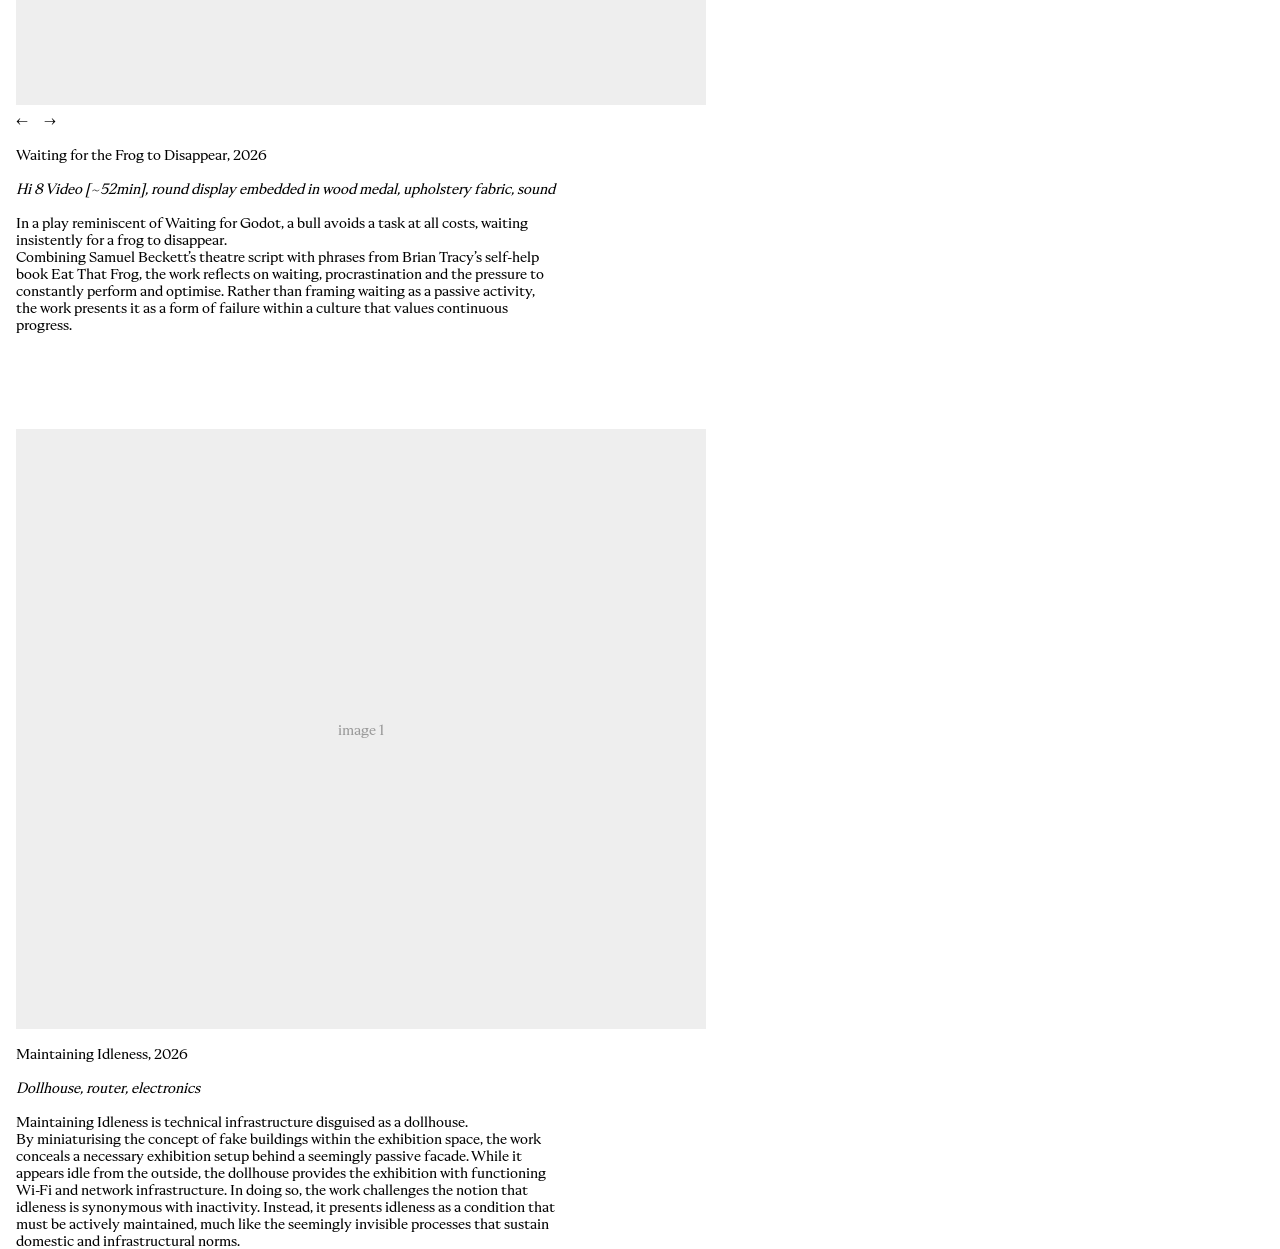
==== commit 2f48c5fd: "Clean up archive.html by removing unused elements Removed commented-out counter span and unused proj" ====
--- a/archive.html
+++ b/archive.html
@@ -31,7 +31,7 @@
         </div>
         <div class="carousel-nav">
           <button class="prev" aria-label="previous">←</button>
-          <span class="counter"></span>
+          <!--<span class="counter"></span>-->
           <button class="next" aria-label="next">→</button>
         </div>
       </div>
@@ -102,20 +102,7 @@
         </p>
       </div>
     </article>
-
-    <article class="project">
-
-      <div class="carousel">
-        <div class="slides">
-          <div class="placeholder">image 1</div>
-        </div>
-        <div class="carousel-nav">
-          <button class="prev" aria-label="previous">←</button>
-          <!--<span class="counter"></span>--> 
-          <button class="next" aria-label="next">→</button>
-        </div>
-      </div>
-
+    
   </div>
 
 </body>
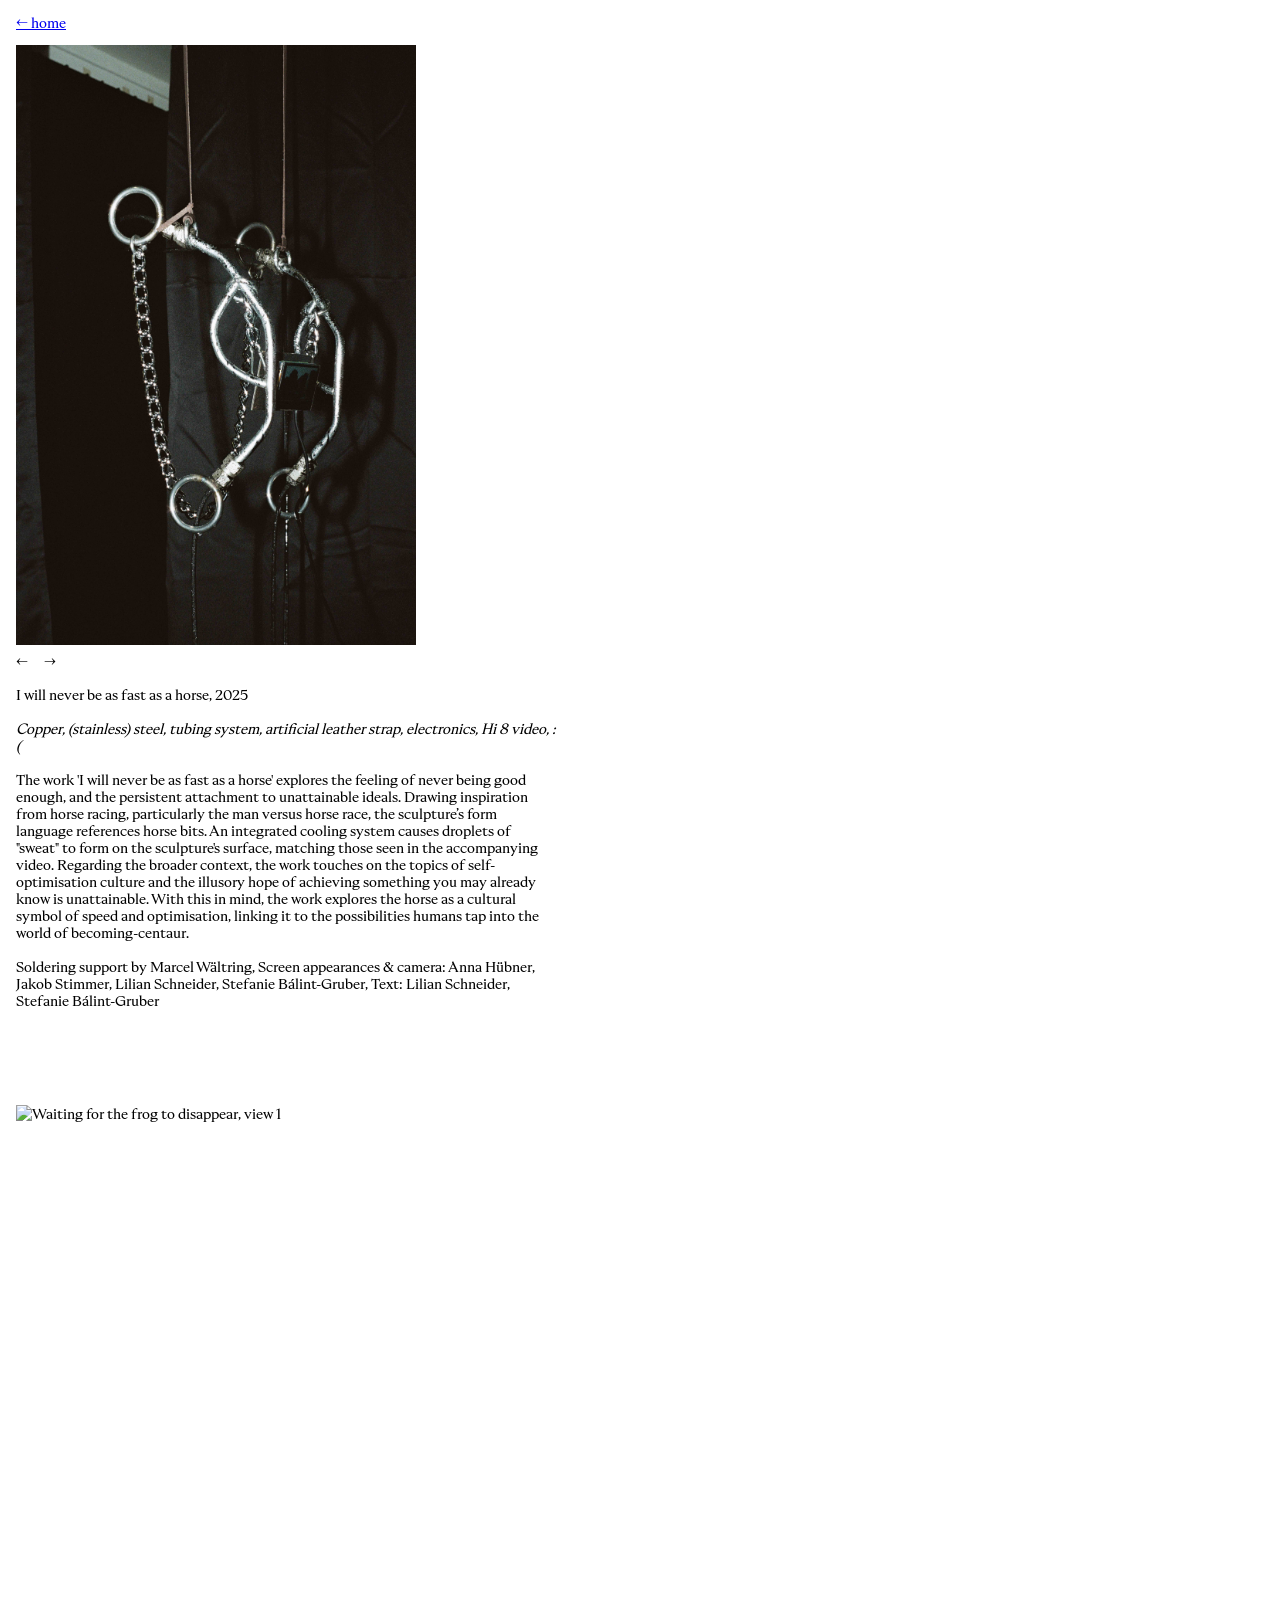
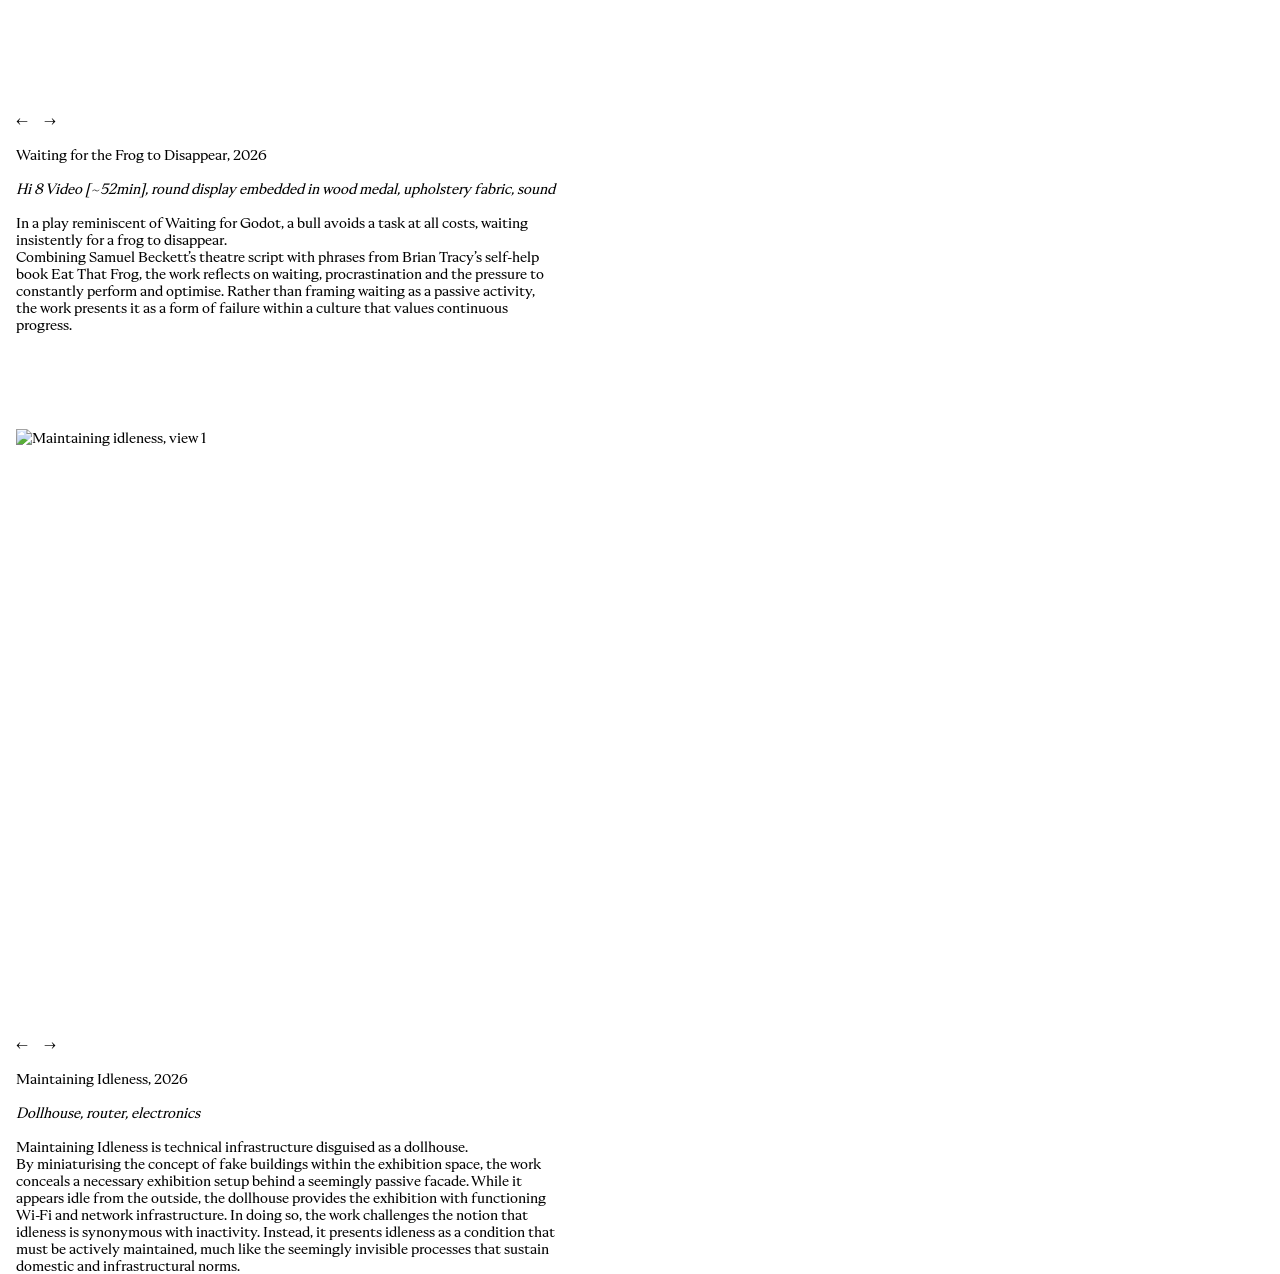
==== commit 79310369: "Update images in archive.html Replaced several horse images with new images and added frog and house" ====
--- a/archive.html
+++ b/archive.html
@@ -22,9 +22,9 @@
           <img src="images/I_will_never_be_as_fast_as_a_horse/horse2.jpg" alt="I will never be as fast as a horse, view 2" loading="lazy" />
           <img src="images/I_will_never_be_as_fast_as_a_horse/horse3.jpg" alt="I will never be as fast as a horse, view 3" loading="lazy" />
           <img src="images/I_will_never_be_as_fast_as_a_horse/horse4.jpg" alt="I will never be as fast as a horse, view 4" loading="lazy" />
-          <img src="images/I_will_never_be_as_fast_as_a_horse/horsevideostills.jpg" alt="I will never be as fast as a horse, view 5" loading="lazy" />
-          <img src="images/I_will_never_be_as_fast_as_a_horse/horse11.jpg" alt="I will never be as fast as a horse, view 11" loading="lazy" />
-          <img src="images/I_will_never_be_as_fast_as_a_horse/horse12.jpg" alt="I will never be as fast as a horse, view 12" loading="lazy" />
+          <img src="images/I_will_never_be_as_fast_as_a_horse/horse5.jpg" alt="I will never be as fast as a horse, view 5" loading="lazy" />
+          <img src="images/I_will_never_be_as_fast_as_a_horse/horse6.jpg" alt="I will never be as fast as a horse, view 6" loading="lazy" />
+          <img src="images/I_will_never_be_as_fast_as_a_horse/horse7.jpg" alt="I will never be as fast as a horse, view 7" loading="lazy" />
           
           <!-- <video src="videos/project-1.mp4" controls playsinline preload="metadata"></video> -->
           
@@ -54,8 +54,10 @@
 
       <div class="carousel">
         <div class="slides">
-          <div class="placeholder">image 1</div>
-          <div class="placeholder">image 2</div>
+          <img src="images/Waiting_for_the_frog_to_disappear/frog1.jpg" alt="Waiting for the frog to disappear, view 1" loading="lazy" />
+          <img src="images/Waiting_for_the_frog_to_disappear/frog2.jpg" alt="Waiting for the frog to disappear, view 2" loading="lazy" />
+          <img src="images/Waiting_for_the_frog_to_disappear/frog3.jpg" alt="Waiting for the frog to disappear, view 3" loading="lazy" />
+          <img src="images/Waiting_for_the_frog_to_disappear/frog4.jpg" alt="Waiting for the frog to disappear, view 4" loading="lazy" />
         </div>
         <div class="carousel-nav">
           <button class="prev" aria-label="previous">←</button>
@@ -81,7 +83,11 @@
 
       <div class="carousel">
         <div class="slides">
-          <div class="placeholder">image 1</div>
+          <img src="images/Maintaining_idleness/house1.jpg" alt="Maintaining idleness, view 1" loading="lazy" />
+          <img src="images/Maintaining_idleness/house2.jpg" alt="Maintaining idleness, view 2" loading="lazy" />
+          <img src="images/Maintaining_idleness/house3.jpg" alt="Maintaining idleness, view 3" loading="lazy" />
+          <img src="images/Maintaining_idleness/house4.jpg" alt="Maintaining idleness, view 4" loading="lazy" />
+          <img src="images/Maintaining_idleness/house5.jpg" alt="Maintaining idleness, view 5" loading="lazy" />
         </div>
         <div class="carousel-nav">
           <button class="prev" aria-label="previous">←</button>
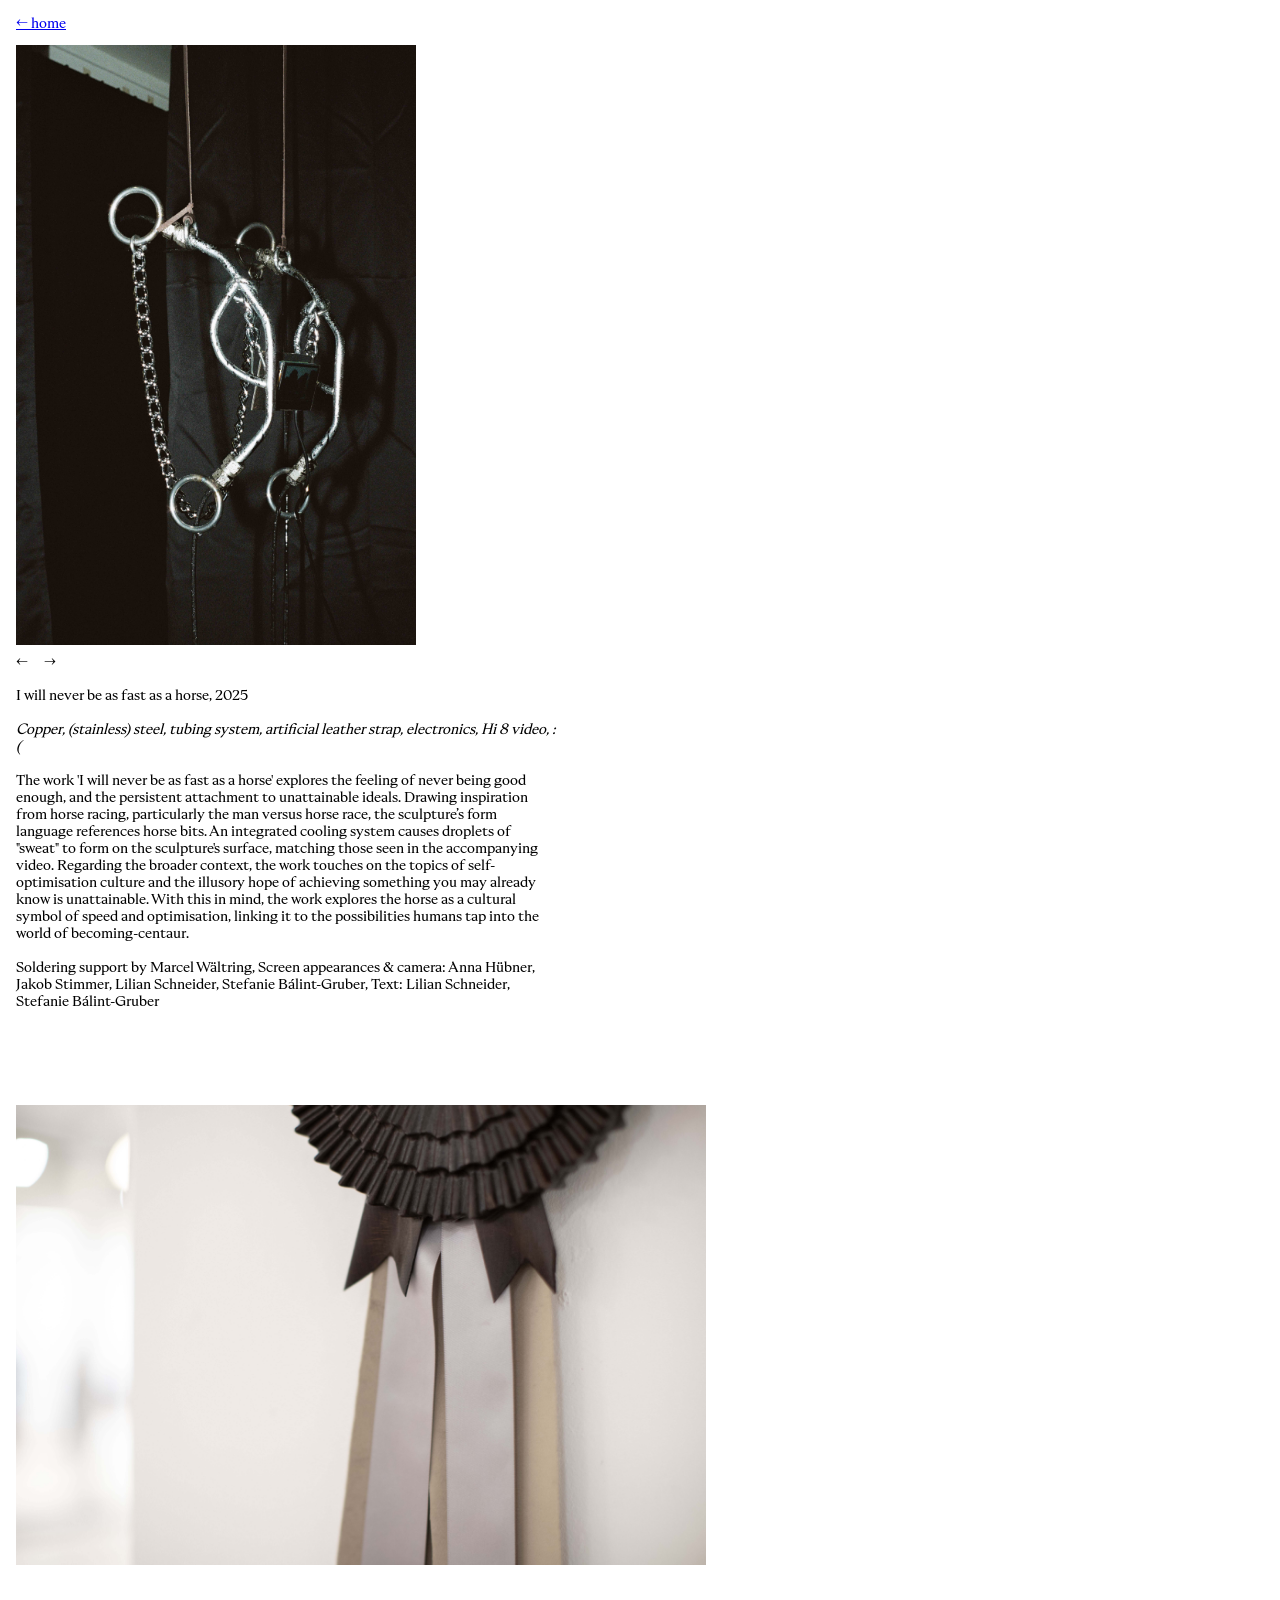
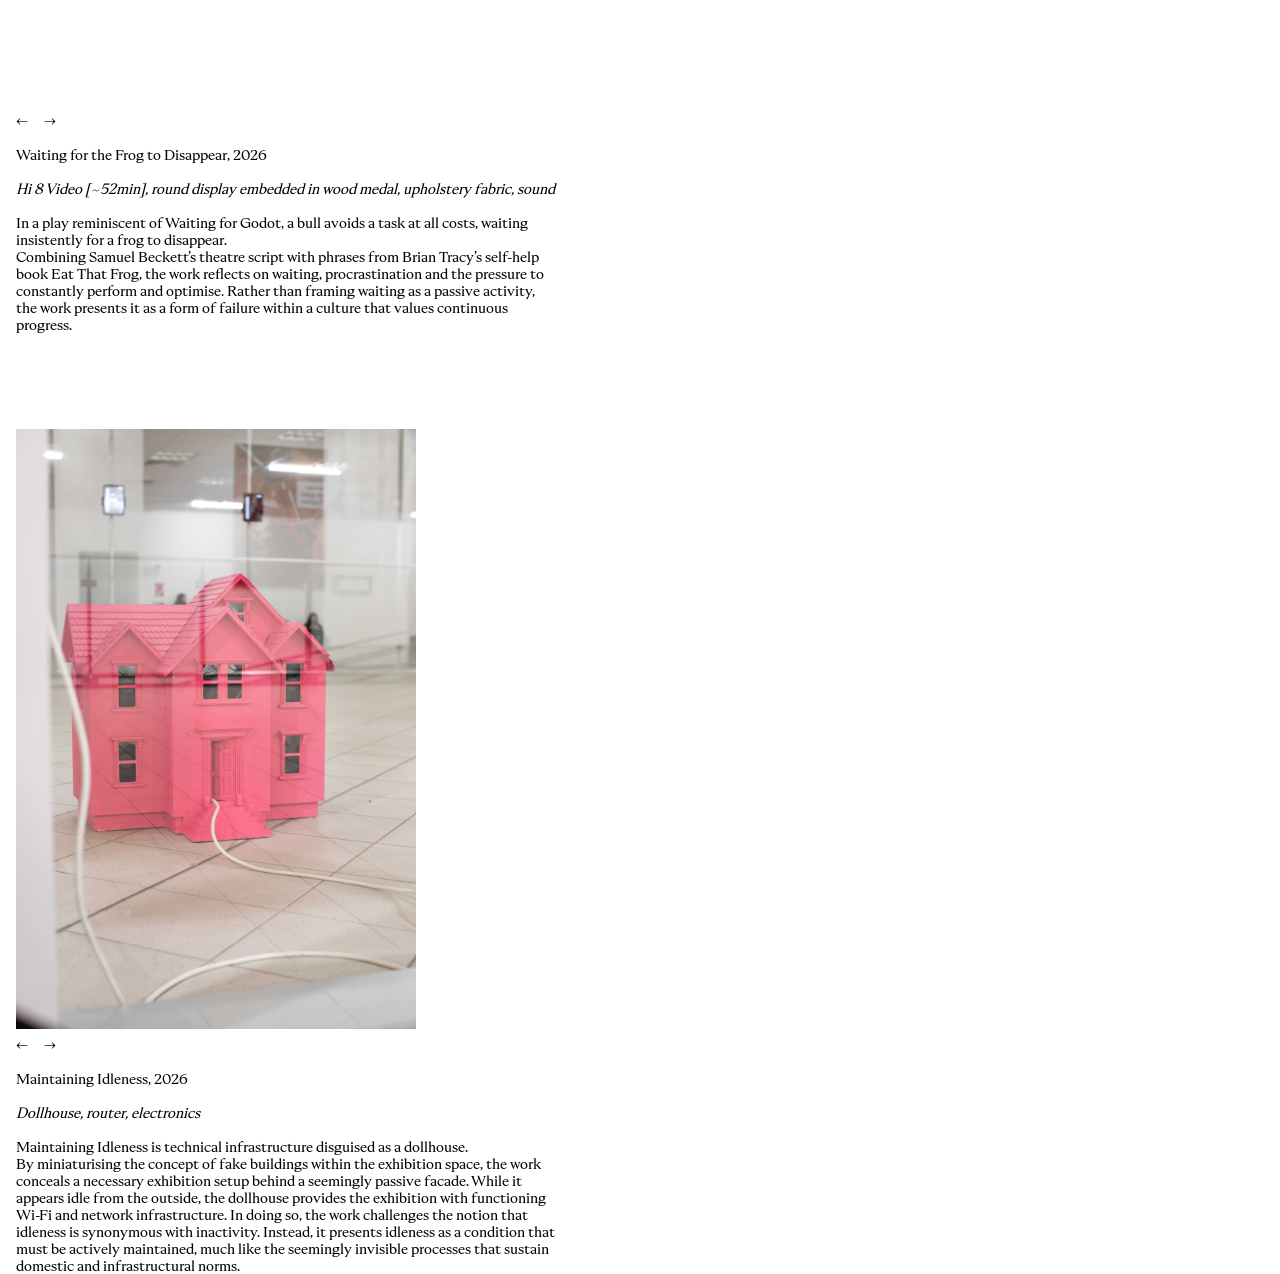
==== commit 2485020b: "Fix image paths for frog and house projects" ====
--- a/archive.html
+++ b/archive.html
@@ -54,10 +54,10 @@
 
       <div class="carousel">
         <div class="slides">
-          <img src="images/Waiting_for_the_frog_to_disappear/frog1.jpg" alt="Waiting for the frog to disappear, view 1" loading="lazy" />
-          <img src="images/Waiting_for_the_frog_to_disappear/frog2.jpg" alt="Waiting for the frog to disappear, view 2" loading="lazy" />
-          <img src="images/Waiting_for_the_frog_to_disappear/frog3.jpg" alt="Waiting for the frog to disappear, view 3" loading="lazy" />
-          <img src="images/Waiting_for_the_frog_to_disappear/frog4.jpg" alt="Waiting for the frog to disappear, view 4" loading="lazy" />
+          <img src="images/waiting_for_the_frog_to_disappear/frog1.jpg" alt="Waiting for the frog to disappear, view 1" loading="lazy" />
+          <img src="images/waiting_for_the_frog_to_disappear/frog2.jpg" alt="Waiting for the frog to disappear, view 2" loading="lazy" />
+          <img src="images/waiting_for_the_frog_to_disappear/frog3.jpg" alt="Waiting for the frog to disappear, view 3" loading="lazy" />
+          <img src="images/waiting_for_the_frog_to_disappear/frog4.jpg" alt="Waiting for the frog to disappear, view 4" loading="lazy" />
         </div>
         <div class="carousel-nav">
           <button class="prev" aria-label="previous">←</button>
@@ -83,11 +83,11 @@
 
       <div class="carousel">
         <div class="slides">
-          <img src="images/Maintaining_idleness/house1.jpg" alt="Maintaining idleness, view 1" loading="lazy" />
-          <img src="images/Maintaining_idleness/house2.jpg" alt="Maintaining idleness, view 2" loading="lazy" />
-          <img src="images/Maintaining_idleness/house3.jpg" alt="Maintaining idleness, view 3" loading="lazy" />
-          <img src="images/Maintaining_idleness/house4.jpg" alt="Maintaining idleness, view 4" loading="lazy" />
-          <img src="images/Maintaining_idleness/house5.jpg" alt="Maintaining idleness, view 5" loading="lazy" />
+          <img src="images/maintaining_idleness/house1.jpg" alt="Maintaining idleness, view 1" loading="lazy" />
+          <img src="images/maintaining_idleness/house2.jpg" alt="Maintaining idleness, view 2" loading="lazy" />
+          <img src="images/maintaining_idleness/house3.jpg" alt="Maintaining idleness, view 3" loading="lazy" />
+          <img src="images/maintaining_idleness/house4.jpg" alt="Maintaining idleness, view 4" loading="lazy" />
+          <img src="images/maintaining_idleness/house5.jpg" alt="Maintaining idleness, view 5" loading="lazy" />
         </div>
         <div class="carousel-nav">
           <button class="prev" aria-label="previous">←</button>
